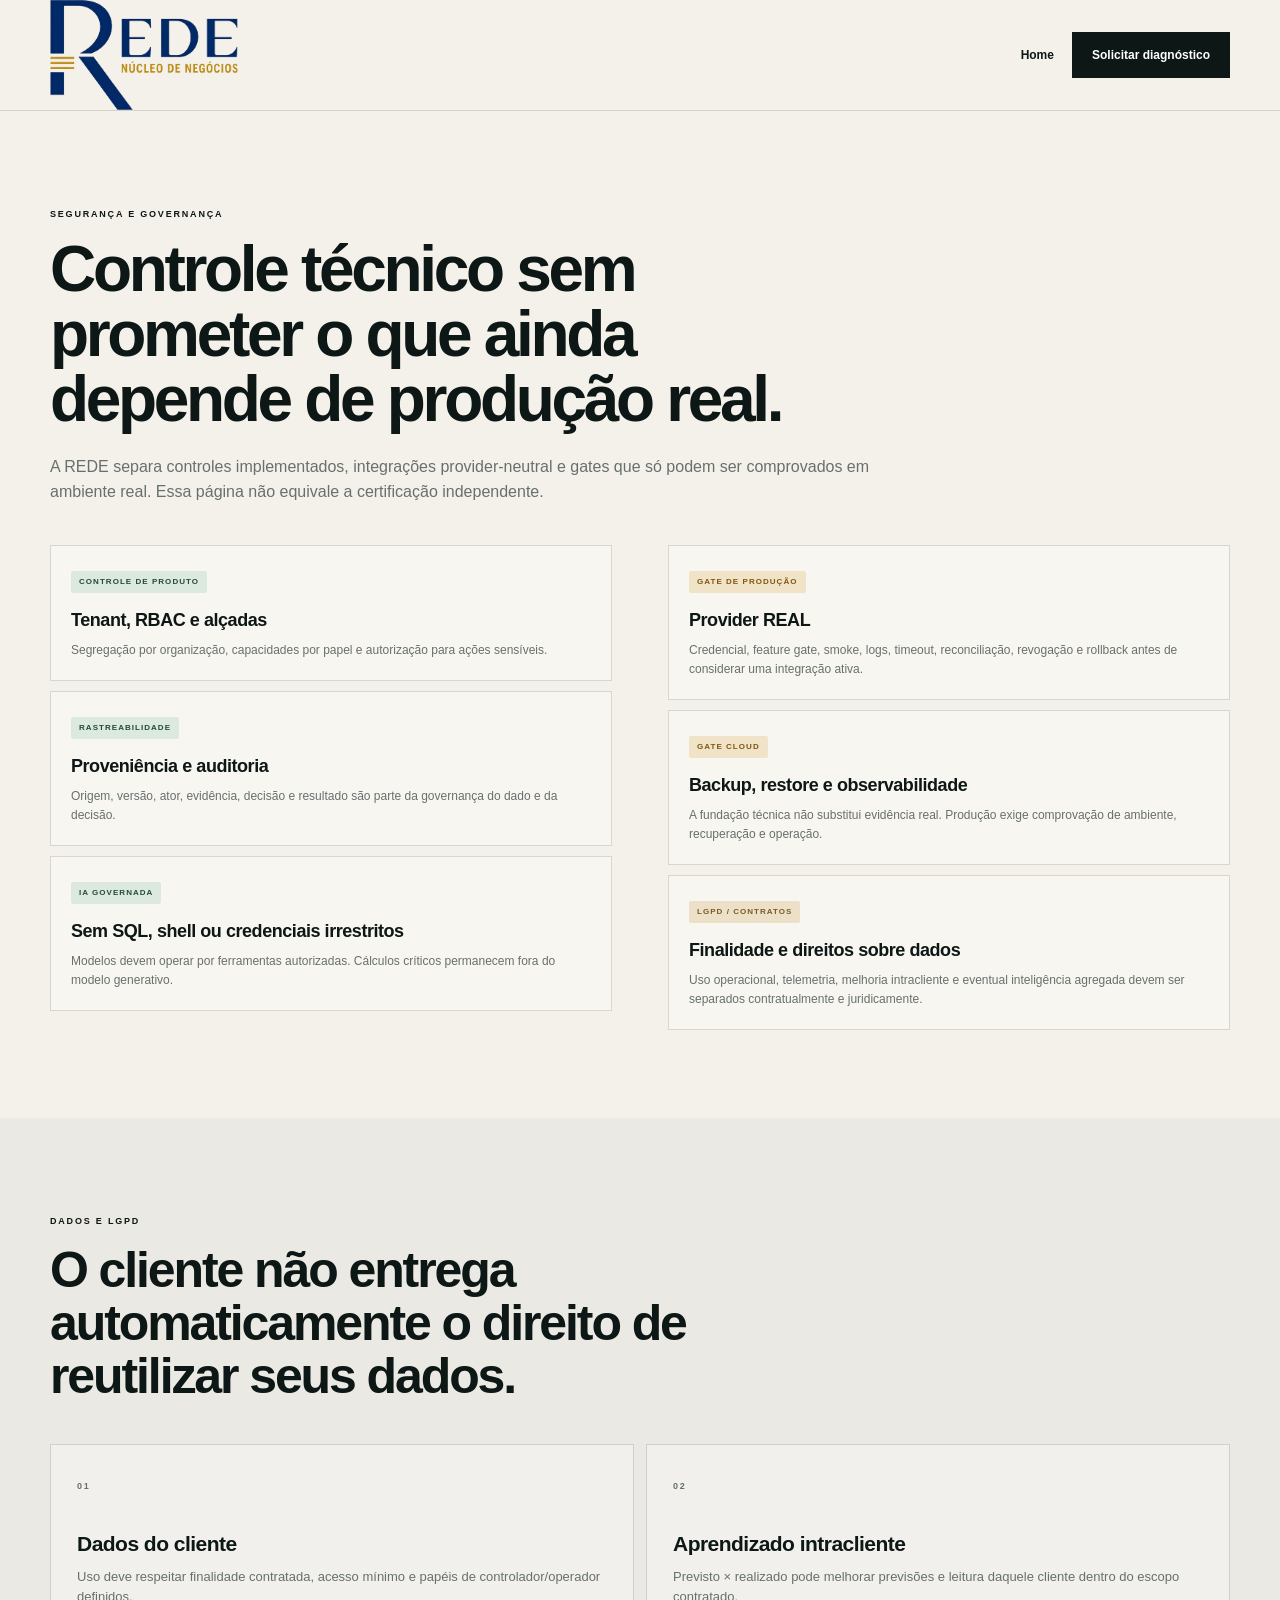
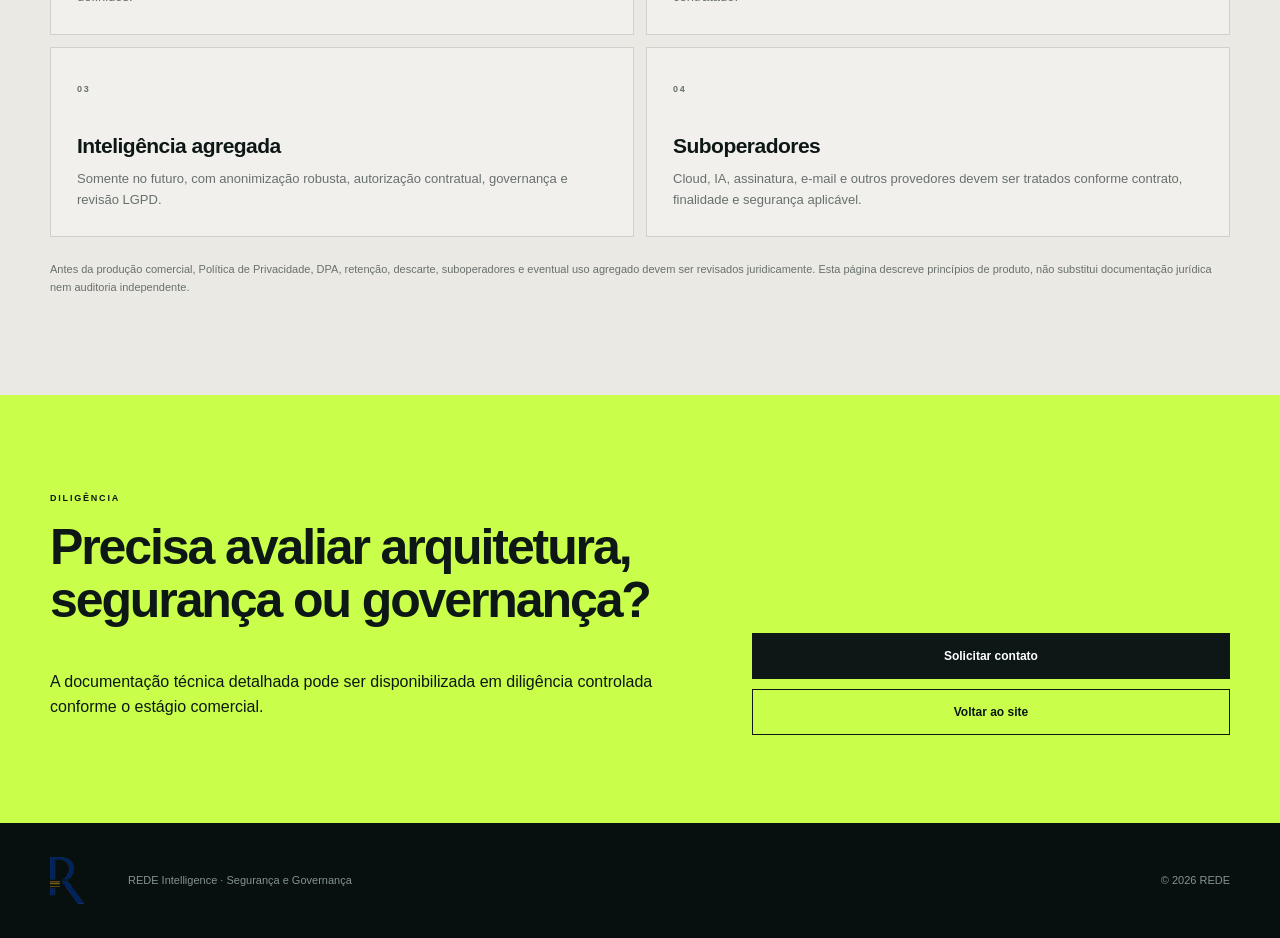
==== seguranca.html @ eca9dfd3 "Add files via upload" ====
<!doctype html><html lang="pt-BR"><head><meta charset="utf-8"><meta name="viewport" content="width=device-width,initial-scale=1"><title>REDE Intelligence - Real Estate Decision Intelligence</title><meta name="description" content="A REDE Intelligence conecta fatos econômicos e operacionais da incorporação para mostrar onde a margem está vazando, quais riscos estão crescendo e quais decisões precisam ser tomadas - com evidência, antes que o problema chegue ao caixa."><style>
:root{--bg:#f4f1eb;--paper:#faf8f3;--ink:#0d1715;--muted:#68706d;--line:rgba(13,23,21,.14);--dark:#07110f;--dark2:#0d1b18;--lime:#c9ff4a;--blue:#0b3775;--gold:#c89300;--white:#f8f7f3;--amber:#a16d10;--red:#994141}
*{box-sizing:border-box}html{scroll-behavior:smooth}body{margin:0;background:var(--bg);color:var(--ink);font-family:Inter,Arial,sans-serif;line-height:1.58}a{text-decoration:none;color:inherit}.container{width:min(1180px,calc(100% - 40px));margin:0 auto}.nav-wrap{position:sticky;top:0;z-index:80;background:rgba(244,241,235,.95);backdrop-filter:blur(16px);border-bottom:1px solid var(--line)}.nav{min-height:82px;display:flex;align-items:center;justify-content:space-between;gap:22px}.brand-logo{display:block;width:188px;height:auto}.nav-links{display:flex;align-items:center;gap:18px;font-size:12px;font-weight:800}.nav-links a:hover{opacity:.6}.menu-btn{display:none;border:0;background:none;font-size:25px}.btn{display:inline-flex;align-items:center;justify-content:center;min-height:46px;padding:0 19px;background:var(--ink);border:1px solid var(--ink);color:#fff;font-weight:800;font-size:12px;transition:.18s}.btn:hover{transform:translateY(-1px)}.btn-lime{background:var(--lime);border-color:var(--lime);color:var(--ink)}.btn-ghost{background:transparent;color:var(--ink)}.btn-ghost-light{background:transparent;color:#fff;border-color:rgba(255,255,255,.35)}.eyebrow{display:inline-block;font-size:9px;letter-spacing:.2em;font-weight:900;margin-bottom:16px}.section{padding:88px 0}.section-head{max-width:830px;margin-bottom:40px}.section-head p,.lead{font-size:16px;color:var(--muted)}h1,h2,h3{font-family:Manrope,Inter,Arial,sans-serif;margin-top:0}h1{font-size:clamp(44px,5.4vw,72px);line-height:1.01;letter-spacing:-.052em;margin-bottom:23px}h1 em{font-style:normal;color:#49534f}h2{font-size:clamp(33px,4vw,50px);line-height:1.06;letter-spacing:-.042em}h3{letter-spacing:-.025em}.hero{background:radial-gradient(circle at 78% 25%,rgba(201,255,74,.14),transparent 25%),linear-gradient(135deg,#f7f4ee,#efede7);border-bottom:1px solid var(--line)}.hero-grid{min-height:680px;display:grid;grid-template-columns:1.18fr .82fr;gap:58px;align-items:center;padding:70px 0}.hero-copy>p{max-width:760px;font-size:18px;color:#56605c}.hero-actions{display:flex;gap:11px;flex-wrap:wrap;margin:28px 0 34px}.proof-strip{display:grid;grid-template-columns:repeat(3,1fr);gap:18px;border-top:1px solid var(--line);padding-top:18px}.proof-strip strong{display:block;font:800 18px Manrope}.proof-strip span{display:block;font-size:11px;color:var(--muted)}.hero-panel{background:var(--dark);color:#fff;padding:26px;min-height:430px;display:flex;flex-direction:column;box-shadow:0 24px 60px rgba(7,17,15,.14)}.hero-panel .tiny{font-size:9px;letter-spacing:.18em;color:#9caaa5}.hero-panel h3{font-size:27px;line-height:1.15;margin:52px 0 26px}.signal-list{display:grid;gap:9px}.signal{display:grid;grid-template-columns:1fr auto;gap:12px;border-top:1px solid rgba(255,255,255,.14);padding-top:10px;font-size:12px}.signal span{color:#9eaba6}.signal strong{color:var(--lime)}.hero-panel .bottom{margin-top:auto;border-top:1px solid rgba(255,255,255,.14);padding-top:15px;font-size:10px;color:#9daba6}.truth-band{background:#e9e6df;border-bottom:1px solid var(--line)}.truth-grid{display:grid;grid-template-columns:repeat(5,1fr)}.truth-grid div{padding:18px;border-right:1px solid var(--line)}.truth-grid div:first-child{border-left:1px solid var(--line)}.truth-grid strong{display:block;font:800 13px Manrope}.truth-grid span{font-size:10px;color:var(--muted)}.problem-grid,.today-grid,.module-grid,.faq-grid{display:grid;grid-template-columns:repeat(2,1fr);gap:12px}.problem-grid article,.today-card,.module-card,.faq-item{border:1px solid var(--line);background:rgba(255,255,255,.3);padding:26px}.problem-grid article{min-height:180px}.num{font-size:9px;letter-spacing:.18em;color:var(--muted);font-weight:900}.problem-grid h3,.today-card h3,.module-card h3{font-size:21px;margin:30px 0 7px}.problem-grid p,.today-card p,.module-card p{font-size:13px;color:var(--muted);margin:0}.impact-box{margin-top:20px;background:var(--ink);color:#fff;padding:23px 26px;display:grid;grid-template-columns:140px 1fr;gap:20px;align-items:center}.impact-box span{font-size:9px;color:var(--lime);font-weight:900;letter-spacing:.18em}.impact-box strong{font:700 18px/1.35 Manrope}.dark{background:var(--dark);color:#fff}.dark .section-head p{color:#a4b0ab}.chain{display:grid;grid-template-columns:repeat(7,1fr);border:1px solid rgba(255,255,255,.14);margin:34px 0}.chain div{padding:17px 10px;border-right:1px solid rgba(255,255,255,.14)}.chain div:last-child{border-right:0}.chain span{display:block;font-size:8px;color:var(--lime);margin-bottom:12px}.chain strong{font-size:11px}.triad{display:grid;grid-template-columns:repeat(3,1fr);gap:1px;background:rgba(255,255,255,.1);border:1px solid rgba(255,255,255,.1)}.triad article{padding:26px;background:var(--dark);min-height:175px}.triad h3{font-size:21px;margin-bottom:8px}.triad p{font-size:13px;color:#9ba8a3;margin:0}.status-layout{display:grid;grid-template-columns:1fr 1fr;gap:56px;align-items:start}.status-list{display:grid;gap:10px}.status-card{border:1px solid var(--line);background:rgba(255,255,255,.3);padding:20px}.badge{display:inline-flex;padding:5px 8px;font-size:8px;letter-spacing:.13em;font-weight:900;border-radius:2px}.b-now{background:#dce9df;color:#244b3a}.b-pilot{background:#dce6f2;color:#0b3775}.b-provider{background:#f0e3c8;color:#81560e}.b-dev{background:#ece0c8;color:#7b5b21}.b-road{background:#e6e6e6;color:#555}.status-card h3{font-size:18px;margin:13px 0 6px}.status-card p{font-size:12px;color:var(--muted);margin:0}.entry{background:var(--lime)}.entry-grid{display:grid;grid-template-columns:.9fr 1.1fr;gap:62px;align-items:center}.diag-steps{counter-reset:step;border-top:1px solid rgba(13,23,21,.25)}.diag-steps div{display:grid;grid-template-columns:42px 1fr;gap:15px;padding:14px 0;border-bottom:1px solid rgba(13,23,21,.25)}.diag-steps b{font:800 13px Manrope}.diag-steps p{font-size:12px;margin:2px 0 0;color:#3d4945}.compare{background:#0e1a17;color:#fff}.compare-grid{display:grid;grid-template-columns:1fr 1fr;gap:65px;align-items:center}.compare .lead{color:#a5b1ac}.compare-stack{border-top:1px solid rgba(255,255,255,.14)}.compare-stack div{display:grid;grid-template-columns:130px 1fr;gap:16px;padding:15px 0;border-bottom:1px solid rgba(255,255,255,.14)}.compare-stack strong{font:800 13px Manrope}.compare-stack span{font-size:12px;color:#9daaa5}.compare-stack .rede strong{color:var(--lime)}.compare-stack .rede span{color:#fff}.demo-wrap{display:grid;grid-template-columns:1.08fr .92fr;gap:50px;align-items:center}.demo-frame{background:var(--dark);padding:14px;border:1px solid #22322e;box-shadow:0 24px 60px rgba(7,17,15,.12)}.demo-bar{display:flex;gap:6px;padding:4px 0 12px}.dot{width:7px;height:7px;border-radius:50%;background:#56635e}.demo-screen{background:#10201d;color:#fff;min-height:330px;padding:22px}.demo-screen small{color:#91a09b}.demo-title{font:800 20px Manrope;margin:8px 0 20px}.demo-kpis{display:grid;grid-template-columns:repeat(3,1fr);gap:9px}.demo-kpis div,.demo-exceptions div{border:1px solid rgba(255,255,255,.12);padding:12px}.demo-kpis span{display:block;font-size:8px;color:#93a09b}.demo-kpis strong{font-size:13px}.demo-exceptions{display:grid;gap:7px;margin-top:13px}.demo-exceptions div{display:grid;grid-template-columns:1fr auto;gap:12px;font-size:10px}.demo-exceptions em{font-style:normal;color:var(--lime)}.demo-note{font-size:10px;color:var(--muted);margin-top:8px}.evolution{background:#ebe9e3}.road-grid{display:grid;grid-template-columns:repeat(3,1fr);gap:12px}.road-card{border:1px solid var(--line);padding:24px;background:rgba(255,255,255,.32)}.road-card h3{font-size:19px;margin:23px 0 7px}.road-card p{font-size:12px;color:var(--muted)}.road-card ul{padding-left:18px;margin:10px 0 0;font-size:12px;color:var(--muted)}.proof{background:var(--dark);color:#fff}.proof-grid{display:grid;grid-template-columns:.85fr 1.15fr;gap:65px;align-items:center}.proof .lead{color:#a8b4af}.proof-stats{display:grid;grid-template-columns:repeat(3,1fr);gap:12px}.proof-stats div{border-top:1px solid rgba(255,255,255,.16);padding-top:16px}.proof-stats strong{display:block;font:800 21px Manrope;color:var(--lime)}.proof-stats span{font-size:11px;color:#a1aea8}.buyer-grid{display:grid;grid-template-columns:repeat(4,1fr);gap:12px}.buyer-card{border:1px solid var(--line);padding:23px;min-height:190px}.buyer-card span{font-size:8px;letter-spacing:.17em;color:var(--muted);font-weight:900}.buyer-card h3{font-size:18px;margin:28px 0 7px}.buyer-card p{font-size:12px;color:var(--muted)}.faq-item button{width:100%;border:0;background:none;text-align:left;padding:0;font:800 16px Manrope;color:var(--ink);cursor:pointer;display:flex;justify-content:space-between;gap:15px}.faq-answer{display:none;padding-top:12px;font-size:13px;color:var(--muted)}.faq-item.open .faq-answer{display:block}.cta{background:var(--lime)}.cta-grid{display:grid;grid-template-columns:1.15fr .85fr;gap:55px;align-items:end}.cta-actions{display:flex;flex-direction:column;gap:10px}.cta small{font-size:11px;color:#47514d}.footer{background:#07100e;color:#fff;padding:34px 0}.footer-grid{display:grid;grid-template-columns:56px 1fr auto;gap:22px;align-items:center}.footer-logo{width:34px;display:block}.footer p{font-size:11px;color:#84938e;margin:0}.security-link{color:var(--blue);font-weight:800}.note{font-size:11px;color:var(--muted)}
@media(max-width:980px){.nav-links{gap:11px}.nav-links a{font-size:10px}.hero-grid,.status-layout,.entry-grid,.compare-grid,.demo-wrap,.proof-grid,.cta-grid{grid-template-columns:1fr}.hero-grid{min-height:auto;padding:60px 0}.truth-grid{grid-template-columns:repeat(2,1fr)}.buyer-grid{grid-template-columns:repeat(2,1fr)}.road-grid{grid-template-columns:1fr 1fr}.chain{grid-template-columns:repeat(2,1fr)}}
@media(max-width:760px){.menu-btn{display:block}.nav-links{display:none;position:absolute;left:0;right:0;top:82px;background:var(--bg);padding:18px;flex-direction:column;border-bottom:1px solid var(--line)}.nav-links.open{display:flex}.problem-grid,.today-grid,.module-grid,.faq-grid,.triad,.proof-strip,.proof-stats,.buyer-grid,.road-grid{grid-template-columns:1fr}.impact-box{grid-template-columns:1fr;gap:7px}.truth-grid{grid-template-columns:1fr}.truth-grid div{border-left:1px solid var(--line)}.chain{grid-template-columns:1fr}.chain div{display:grid;grid-template-columns:40px 1fr;align-items:center;border-bottom:1px solid rgba(255,255,255,.14)}.chain span{margin:0}.footer-grid{grid-template-columns:1fr;justify-items:start}.demo-kpis{grid-template-columns:1fr}.hero-actions .btn{width:100%}}
@media(max-width:520px){.container{width:min(100% - 26px,1180px)}.brand-logo{width:160px}.section{padding:70px 0}h1{font-size:40px}h2{font-size:33px}.hero-copy>p{font-size:16px}}
</style></head><body><header class="nav-wrap"><nav class="nav container"><a href="index.html"><img class="brand-logo" src="rede-logo-full-transparente.png" alt="REDE Núcleo de Negócios"></a><div class="nav-links"><a href="index.html">Home</a><a class="btn" href="index.html#contato">Solicitar diagnóstico</a></div></nav></header><main><section class="section"><div class="container"><div class="section-head"><span class="eyebrow">SEGURANÇA E GOVERNANÇA</span><h1 style="font-size:clamp(42px,5vw,66px)">Controle técnico sem prometer o que ainda depende de produção real.</h1><p>A REDE separa controles implementados, integrações provider-neutral e gates que só podem ser comprovados em ambiente real. Essa página não equivale a certificação independente.</p></div><div class="status-layout"><div class="status-list"><div class="status-card"><span class="badge b-now">CONTROLE DE PRODUTO</span><h3>Tenant, RBAC e alçadas</h3><p>Segregação por organização, capacidades por papel e autorização para ações sensíveis.</p></div><div class="status-card"><span class="badge b-now">RASTREABILIDADE</span><h3>Proveniência e auditoria</h3><p>Origem, versão, ator, evidência, decisão e resultado são parte da governança do dado e da decisão.</p></div><div class="status-card"><span class="badge b-now">IA GOVERNADA</span><h3>Sem SQL, shell ou credenciais irrestritos</h3><p>Modelos devem operar por ferramentas autorizadas. Cálculos críticos permanecem fora do modelo generativo.</p></div></div><div class="status-list"><div class="status-card"><span class="badge b-provider">GATE DE PRODUÇÃO</span><h3>Provider REAL</h3><p>Credencial, feature gate, smoke, logs, timeout, reconciliação, revogação e rollback antes de considerar uma integração ativa.</p></div><div class="status-card"><span class="badge b-provider">GATE CLOUD</span><h3>Backup, restore e observabilidade</h3><p>A fundação técnica não substitui evidência real. Produção exige comprovação de ambiente, recuperação e operação.</p></div><div class="status-card"><span class="badge b-dev">LGPD / CONTRATOS</span><h3>Finalidade e direitos sobre dados</h3><p>Uso operacional, telemetria, melhoria intracliente e eventual inteligência agregada devem ser separados contratualmente e juridicamente.</p></div></div></div></div></section><section class="section evolution"><div class="container"><div class="section-head"><span class="eyebrow">DADOS E LGPD</span><h2>O cliente não entrega automaticamente o direito de reutilizar seus dados.</h2></div><div class="module-grid"><article class="module-card"><span class="num">01</span><h3>Dados do cliente</h3><p>Uso deve respeitar finalidade contratada, acesso mínimo e papéis de controlador/operador definidos.</p></article><article class="module-card"><span class="num">02</span><h3>Aprendizado intracliente</h3><p>Previsto × realizado pode melhorar previsões e leitura daquele cliente dentro do escopo contratado.</p></article><article class="module-card"><span class="num">03</span><h3>Inteligência agregada</h3><p>Somente no futuro, com anonimização robusta, autorização contratual, governança e revisão LGPD.</p></article><article class="module-card"><span class="num">04</span><h3>Suboperadores</h3><p>Cloud, IA, assinatura, e-mail e outros provedores devem ser tratados conforme contrato, finalidade e segurança aplicável.</p></article></div><p class="note" style="margin-top:24px">Antes da produção comercial, Política de Privacidade, DPA, retenção, descarte, suboperadores e eventual uso agregado devem ser revisados juridicamente. Esta página descreve princípios de produto, não substitui documentação jurídica nem auditoria independente.</p></div></section><section class="section cta"><div class="container cta-grid"><div><span class="eyebrow">DILIGÊNCIA</span><h2>Precisa avaliar arquitetura, segurança ou governança?</h2><p>A documentação técnica detalhada pode ser disponibilizada em diligência controlada conforme o estágio comercial.</p></div><div class="cta-actions"><a class="btn" href="mailto:jansen.ramos@gmail.com?subject=Diligência%20técnica%20-%20REDE%20Intelligence">Solicitar contato</a><a class="btn btn-ghost" href="index.html">Voltar ao site</a></div></div></section></main><footer class="footer"><div class="container footer-grid"><img class="footer-logo" src="rede-logo-monograma-transparente.png" alt="REDE"><p>REDE Intelligence · Segurança e Governança</p><p>© 2026 REDE</p></div></footer></body></html>
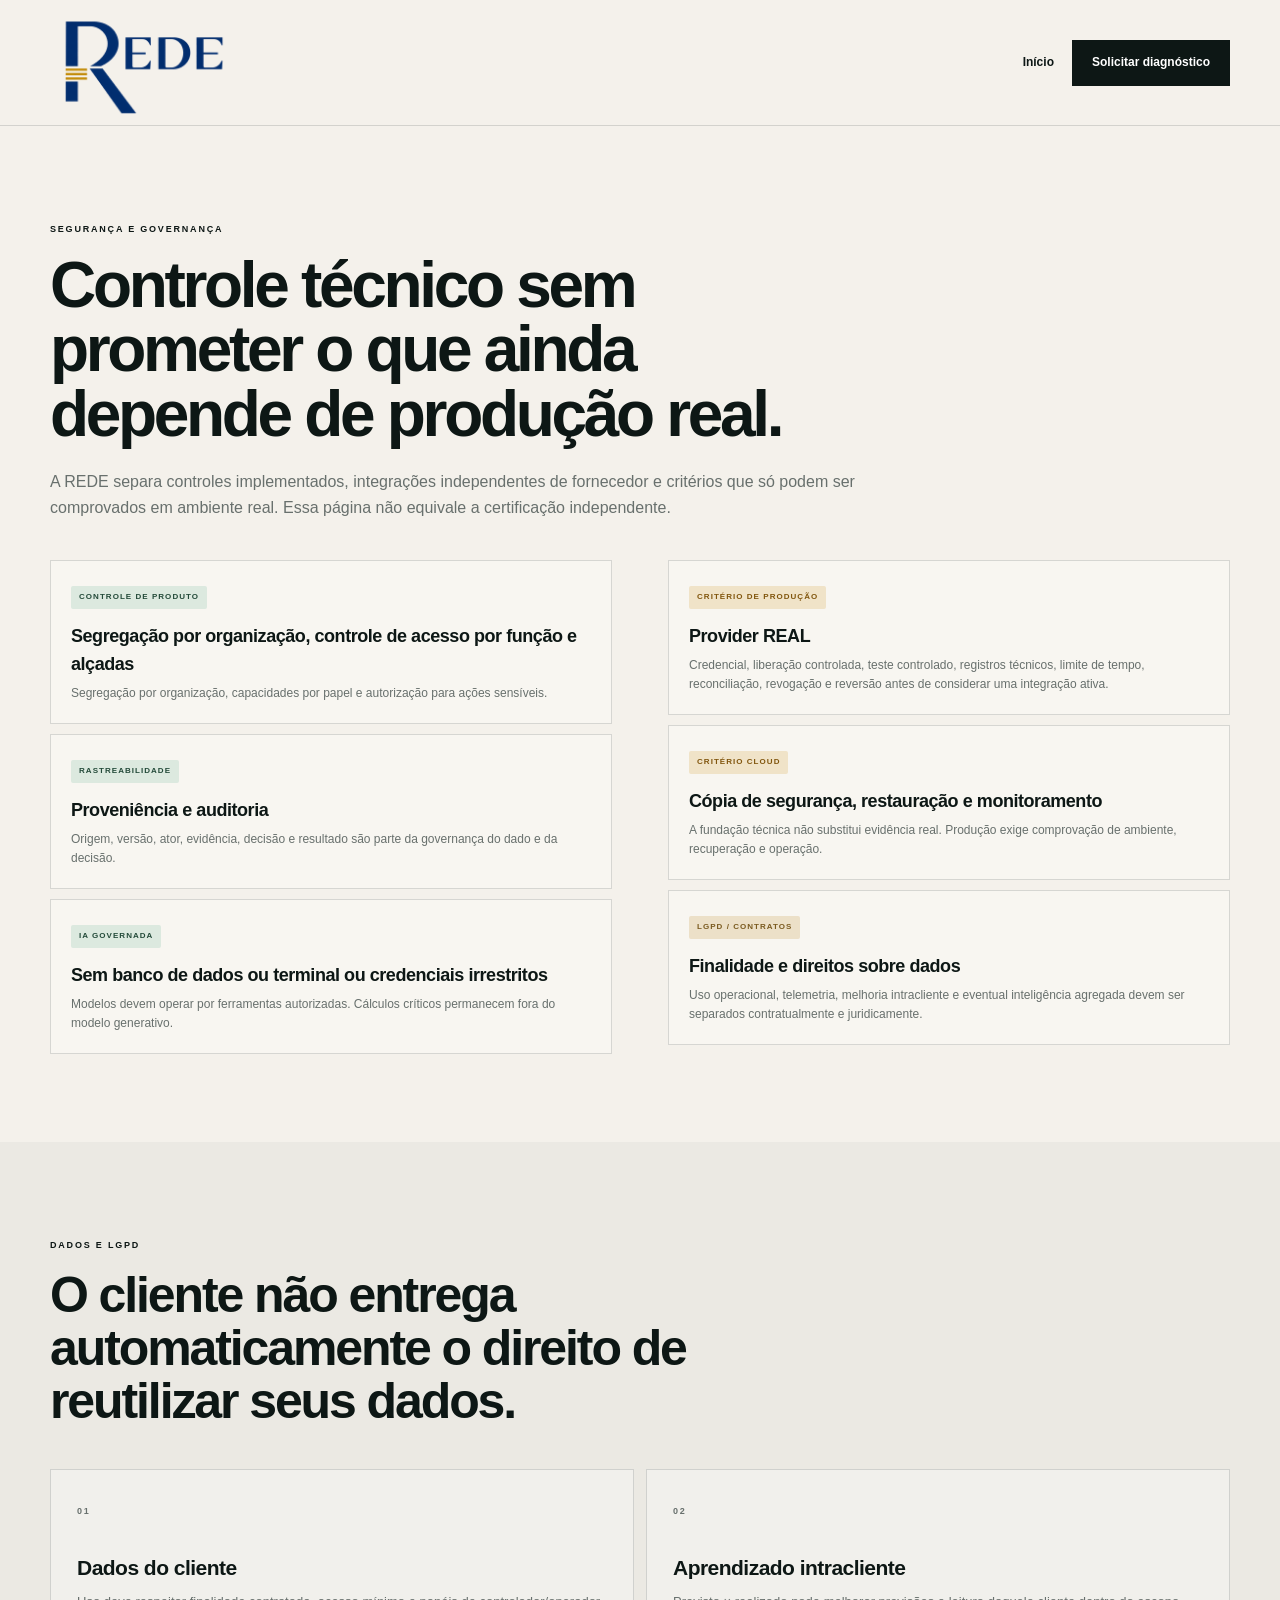
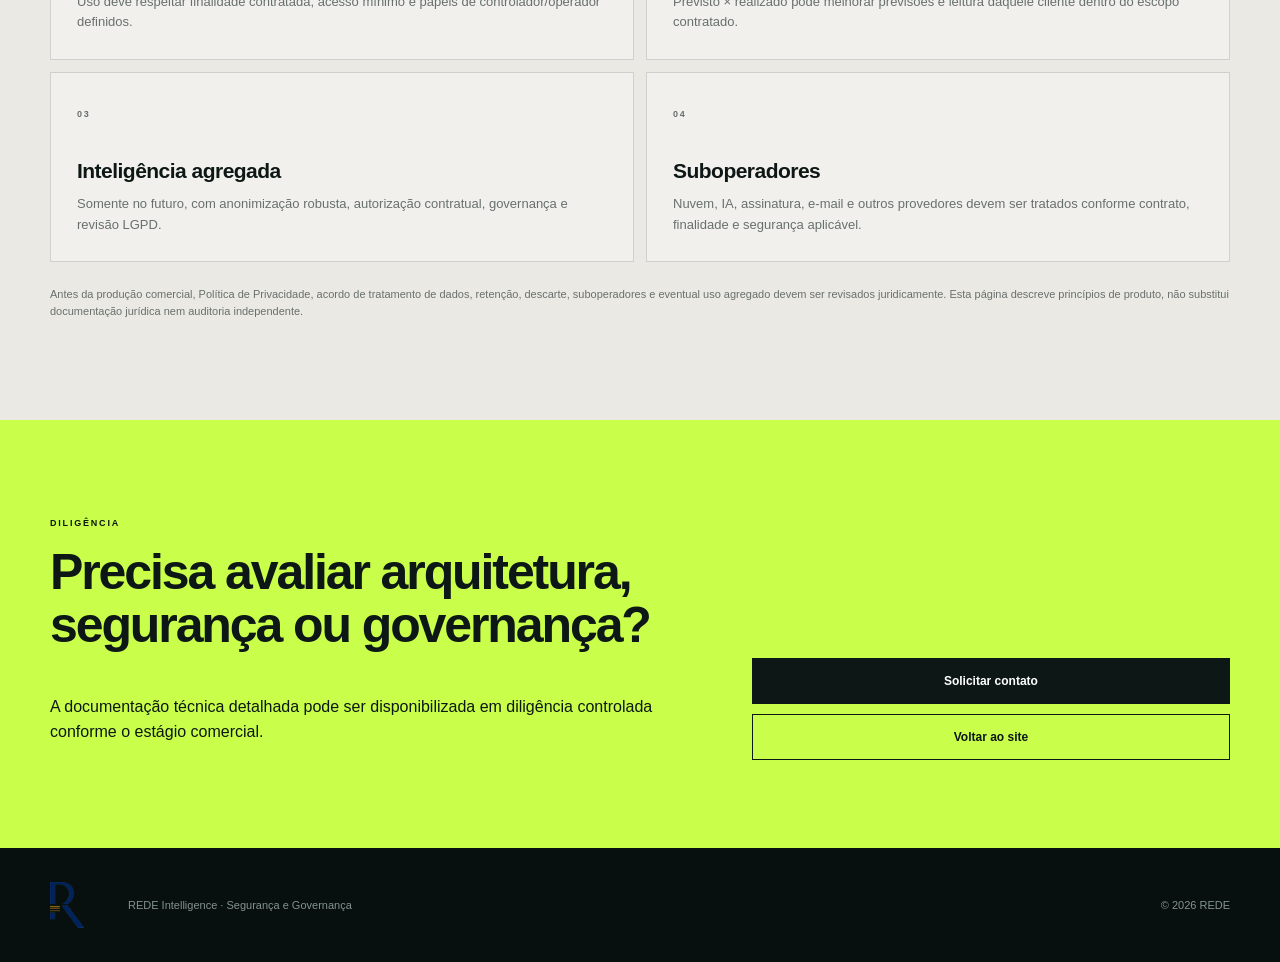
==== commit 70e89386: "Add files via upload" ====
--- a/seguranca.html
+++ b/seguranca.html
@@ -1,7 +1,7 @@
-<!doctype html><html lang="pt-BR"><head><meta charset="utf-8"><meta name="viewport" content="width=device-width,initial-scale=1"><title>REDE Intelligence - Real Estate Decision Intelligence</title><meta name="description" content="A REDE Intelligence conecta fatos econômicos e operacionais da incorporação para mostrar onde a margem está vazando, quais riscos estão crescendo e quais decisões precisam ser tomadas - com evidência, antes que o problema chegue ao caixa."><style>
+<!doctype html><html lang="pt-BR"><head><meta charset="utf-8"><meta name="viewport" content="width=device-width,initial-scale=1"><title>REDE Intelligence — Segurança e Governança</title><meta name="description" content="A REDE Intelligence conecta fatos econômicos e operacionais da incorporação para mostrar onde a margem está vazando, quais riscos estão crescendo e quais decisões precisam ser tomadas - com evidência, antes que o problema chegue ao caixa."><style>
 :root{--bg:#f4f1eb;--paper:#faf8f3;--ink:#0d1715;--muted:#68706d;--line:rgba(13,23,21,.14);--dark:#07110f;--dark2:#0d1b18;--lime:#c9ff4a;--blue:#0b3775;--gold:#c89300;--white:#f8f7f3;--amber:#a16d10;--red:#994141}
-*{box-sizing:border-box}html{scroll-behavior:smooth}body{margin:0;background:var(--bg);color:var(--ink);font-family:Inter,Arial,sans-serif;line-height:1.58}a{text-decoration:none;color:inherit}.container{width:min(1180px,calc(100% - 40px));margin:0 auto}.nav-wrap{position:sticky;top:0;z-index:80;background:rgba(244,241,235,.95);backdrop-filter:blur(16px);border-bottom:1px solid var(--line)}.nav{min-height:82px;display:flex;align-items:center;justify-content:space-between;gap:22px}.brand-logo{display:block;width:188px;height:auto}.nav-links{display:flex;align-items:center;gap:18px;font-size:12px;font-weight:800}.nav-links a:hover{opacity:.6}.menu-btn{display:none;border:0;background:none;font-size:25px}.btn{display:inline-flex;align-items:center;justify-content:center;min-height:46px;padding:0 19px;background:var(--ink);border:1px solid var(--ink);color:#fff;font-weight:800;font-size:12px;transition:.18s}.btn:hover{transform:translateY(-1px)}.btn-lime{background:var(--lime);border-color:var(--lime);color:var(--ink)}.btn-ghost{background:transparent;color:var(--ink)}.btn-ghost-light{background:transparent;color:#fff;border-color:rgba(255,255,255,.35)}.eyebrow{display:inline-block;font-size:9px;letter-spacing:.2em;font-weight:900;margin-bottom:16px}.section{padding:88px 0}.section-head{max-width:830px;margin-bottom:40px}.section-head p,.lead{font-size:16px;color:var(--muted)}h1,h2,h3{font-family:Manrope,Inter,Arial,sans-serif;margin-top:0}h1{font-size:clamp(44px,5.4vw,72px);line-height:1.01;letter-spacing:-.052em;margin-bottom:23px}h1 em{font-style:normal;color:#49534f}h2{font-size:clamp(33px,4vw,50px);line-height:1.06;letter-spacing:-.042em}h3{letter-spacing:-.025em}.hero{background:radial-gradient(circle at 78% 25%,rgba(201,255,74,.14),transparent 25%),linear-gradient(135deg,#f7f4ee,#efede7);border-bottom:1px solid var(--line)}.hero-grid{min-height:680px;display:grid;grid-template-columns:1.18fr .82fr;gap:58px;align-items:center;padding:70px 0}.hero-copy>p{max-width:760px;font-size:18px;color:#56605c}.hero-actions{display:flex;gap:11px;flex-wrap:wrap;margin:28px 0 34px}.proof-strip{display:grid;grid-template-columns:repeat(3,1fr);gap:18px;border-top:1px solid var(--line);padding-top:18px}.proof-strip strong{display:block;font:800 18px Manrope}.proof-strip span{display:block;font-size:11px;color:var(--muted)}.hero-panel{background:var(--dark);color:#fff;padding:26px;min-height:430px;display:flex;flex-direction:column;box-shadow:0 24px 60px rgba(7,17,15,.14)}.hero-panel .tiny{font-size:9px;letter-spacing:.18em;color:#9caaa5}.hero-panel h3{font-size:27px;line-height:1.15;margin:52px 0 26px}.signal-list{display:grid;gap:9px}.signal{display:grid;grid-template-columns:1fr auto;gap:12px;border-top:1px solid rgba(255,255,255,.14);padding-top:10px;font-size:12px}.signal span{color:#9eaba6}.signal strong{color:var(--lime)}.hero-panel .bottom{margin-top:auto;border-top:1px solid rgba(255,255,255,.14);padding-top:15px;font-size:10px;color:#9daba6}.truth-band{background:#e9e6df;border-bottom:1px solid var(--line)}.truth-grid{display:grid;grid-template-columns:repeat(5,1fr)}.truth-grid div{padding:18px;border-right:1px solid var(--line)}.truth-grid div:first-child{border-left:1px solid var(--line)}.truth-grid strong{display:block;font:800 13px Manrope}.truth-grid span{font-size:10px;color:var(--muted)}.problem-grid,.today-grid,.module-grid,.faq-grid{display:grid;grid-template-columns:repeat(2,1fr);gap:12px}.problem-grid article,.today-card,.module-card,.faq-item{border:1px solid var(--line);background:rgba(255,255,255,.3);padding:26px}.problem-grid article{min-height:180px}.num{font-size:9px;letter-spacing:.18em;color:var(--muted);font-weight:900}.problem-grid h3,.today-card h3,.module-card h3{font-size:21px;margin:30px 0 7px}.problem-grid p,.today-card p,.module-card p{font-size:13px;color:var(--muted);margin:0}.impact-box{margin-top:20px;background:var(--ink);color:#fff;padding:23px 26px;display:grid;grid-template-columns:140px 1fr;gap:20px;align-items:center}.impact-box span{font-size:9px;color:var(--lime);font-weight:900;letter-spacing:.18em}.impact-box strong{font:700 18px/1.35 Manrope}.dark{background:var(--dark);color:#fff}.dark .section-head p{color:#a4b0ab}.chain{display:grid;grid-template-columns:repeat(7,1fr);border:1px solid rgba(255,255,255,.14);margin:34px 0}.chain div{padding:17px 10px;border-right:1px solid rgba(255,255,255,.14)}.chain div:last-child{border-right:0}.chain span{display:block;font-size:8px;color:var(--lime);margin-bottom:12px}.chain strong{font-size:11px}.triad{display:grid;grid-template-columns:repeat(3,1fr);gap:1px;background:rgba(255,255,255,.1);border:1px solid rgba(255,255,255,.1)}.triad article{padding:26px;background:var(--dark);min-height:175px}.triad h3{font-size:21px;margin-bottom:8px}.triad p{font-size:13px;color:#9ba8a3;margin:0}.status-layout{display:grid;grid-template-columns:1fr 1fr;gap:56px;align-items:start}.status-list{display:grid;gap:10px}.status-card{border:1px solid var(--line);background:rgba(255,255,255,.3);padding:20px}.badge{display:inline-flex;padding:5px 8px;font-size:8px;letter-spacing:.13em;font-weight:900;border-radius:2px}.b-now{background:#dce9df;color:#244b3a}.b-pilot{background:#dce6f2;color:#0b3775}.b-provider{background:#f0e3c8;color:#81560e}.b-dev{background:#ece0c8;color:#7b5b21}.b-road{background:#e6e6e6;color:#555}.status-card h3{font-size:18px;margin:13px 0 6px}.status-card p{font-size:12px;color:var(--muted);margin:0}.entry{background:var(--lime)}.entry-grid{display:grid;grid-template-columns:.9fr 1.1fr;gap:62px;align-items:center}.diag-steps{counter-reset:step;border-top:1px solid rgba(13,23,21,.25)}.diag-steps div{display:grid;grid-template-columns:42px 1fr;gap:15px;padding:14px 0;border-bottom:1px solid rgba(13,23,21,.25)}.diag-steps b{font:800 13px Manrope}.diag-steps p{font-size:12px;margin:2px 0 0;color:#3d4945}.compare{background:#0e1a17;color:#fff}.compare-grid{display:grid;grid-template-columns:1fr 1fr;gap:65px;align-items:center}.compare .lead{color:#a5b1ac}.compare-stack{border-top:1px solid rgba(255,255,255,.14)}.compare-stack div{display:grid;grid-template-columns:130px 1fr;gap:16px;padding:15px 0;border-bottom:1px solid rgba(255,255,255,.14)}.compare-stack strong{font:800 13px Manrope}.compare-stack span{font-size:12px;color:#9daaa5}.compare-stack .rede strong{color:var(--lime)}.compare-stack .rede span{color:#fff}.demo-wrap{display:grid;grid-template-columns:1.08fr .92fr;gap:50px;align-items:center}.demo-frame{background:var(--dark);padding:14px;border:1px solid #22322e;box-shadow:0 24px 60px rgba(7,17,15,.12)}.demo-bar{display:flex;gap:6px;padding:4px 0 12px}.dot{width:7px;height:7px;border-radius:50%;background:#56635e}.demo-screen{background:#10201d;color:#fff;min-height:330px;padding:22px}.demo-screen small{color:#91a09b}.demo-title{font:800 20px Manrope;margin:8px 0 20px}.demo-kpis{display:grid;grid-template-columns:repeat(3,1fr);gap:9px}.demo-kpis div,.demo-exceptions div{border:1px solid rgba(255,255,255,.12);padding:12px}.demo-kpis span{display:block;font-size:8px;color:#93a09b}.demo-kpis strong{font-size:13px}.demo-exceptions{display:grid;gap:7px;margin-top:13px}.demo-exceptions div{display:grid;grid-template-columns:1fr auto;gap:12px;font-size:10px}.demo-exceptions em{font-style:normal;color:var(--lime)}.demo-note{font-size:10px;color:var(--muted);margin-top:8px}.evolution{background:#ebe9e3}.road-grid{display:grid;grid-template-columns:repeat(3,1fr);gap:12px}.road-card{border:1px solid var(--line);padding:24px;background:rgba(255,255,255,.32)}.road-card h3{font-size:19px;margin:23px 0 7px}.road-card p{font-size:12px;color:var(--muted)}.road-card ul{padding-left:18px;margin:10px 0 0;font-size:12px;color:var(--muted)}.proof{background:var(--dark);color:#fff}.proof-grid{display:grid;grid-template-columns:.85fr 1.15fr;gap:65px;align-items:center}.proof .lead{color:#a8b4af}.proof-stats{display:grid;grid-template-columns:repeat(3,1fr);gap:12px}.proof-stats div{border-top:1px solid rgba(255,255,255,.16);padding-top:16px}.proof-stats strong{display:block;font:800 21px Manrope;color:var(--lime)}.proof-stats span{font-size:11px;color:#a1aea8}.buyer-grid{display:grid;grid-template-columns:repeat(4,1fr);gap:12px}.buyer-card{border:1px solid var(--line);padding:23px;min-height:190px}.buyer-card span{font-size:8px;letter-spacing:.17em;color:var(--muted);font-weight:900}.buyer-card h3{font-size:18px;margin:28px 0 7px}.buyer-card p{font-size:12px;color:var(--muted)}.faq-item button{width:100%;border:0;background:none;text-align:left;padding:0;font:800 16px Manrope;color:var(--ink);cursor:pointer;display:flex;justify-content:space-between;gap:15px}.faq-answer{display:none;padding-top:12px;font-size:13px;color:var(--muted)}.faq-item.open .faq-answer{display:block}.cta{background:var(--lime)}.cta-grid{display:grid;grid-template-columns:1.15fr .85fr;gap:55px;align-items:end}.cta-actions{display:flex;flex-direction:column;gap:10px}.cta small{font-size:11px;color:#47514d}.footer{background:#07100e;color:#fff;padding:34px 0}.footer-grid{display:grid;grid-template-columns:56px 1fr auto;gap:22px;align-items:center}.footer-logo{width:34px;display:block}.footer p{font-size:11px;color:#84938e;margin:0}.security-link{color:var(--blue);font-weight:800}.note{font-size:11px;color:var(--muted)}
+*{box-sizing:border-box}html{scroll-behavior:smooth}body{margin:0;background:var(--bg);color:var(--ink);font-family:Inter,Arial,sans-serif;line-height:1.58}a{text-decoration:none;color:inherit}.container{width:min(1180px,calc(100% - 40px));margin:0 auto}.nav-wrap{position:sticky;top:0;z-index:80;background:rgba(244,241,235,.95);backdrop-filter:blur(16px);border-bottom:1px solid var(--line)}.nav{min-height:82px;display:flex;align-items:center;justify-content:space-between;gap:22px}.brand-logo{display:block;width:188px;height:auto}.nav-links{display:flex;align-items:center;gap:18px;font-size:12px;font-weight:800}.nav-links a:hover{opacity:.6}.menu-btn{display:none;border:0;background:none;font-size:25px}.btn{display:inline-flex;align-items:center;justify-content:center;min-height:46px;padding:0 19px;background:var(--ink);border:1px solid var(--ink);color:#fff;font-weight:800;font-size:12px;transition:.18s}.btn:hover{transform:translateY(-1px)}.btn-lime{background:var(--lime);border-color:var(--lime);color:var(--ink)}.btn-ghost{background:transparent;color:var(--ink)}.btn-ghost-light{background:transparent;color:#fff;border-color:rgba(255,255,255,.35)}.eyebrow{display:inline-block;font-size:9px;letter-spacing:.2em;font-weight:900;margin-bottom:16px}.section{padding:88px 0}.section-head{max-width:830px;margin-bottom:40px}.section-head p,.lead{font-size:16px;color:var(--muted)}h1,h2,h3{font-family:Manrope,Inter,Arial,sans-serif;margin-top:0}h1{font-size:clamp(44px,5.4vw,72px);line-height:1.01;letter-spacing:-.052em;margin-bottom:23px}h1 em{font-style:normal;color:#49534f}h2{font-size:clamp(33px,4vw,50px);line-height:1.06;letter-spacing:-.042em}h3{letter-spacing:-.025em}.hero{background:radial-gradient(circle at 78% 25%,rgba(201,255,74,.14),transparent 25%),linear-gradient(135deg,#f7f4ee,#efede7);border-bottom:1px solid var(--line)}.hero-grid{min-height:680px;display:grid;grid-template-columns:1.18fr .82fr;gap:58px;align-items:center;padding:70px 0}.hero-copy>p{max-width:760px;font-size:18px;color:#56605c}.hero-actions{display:flex;gap:11px;flex-wrap:wrap;margin:28px 0 34px}.proof-strip{display:grid;grid-template-columns:repeat(3,1fr);gap:18px;border-top:1px solid var(--line);padding-top:18px}.proof-strip strong{display:block;font:800 18px Manrope}.proof-strip span{display:block;font-size:11px;color:var(--muted)}.hero-panel{background:var(--dark);color:#fff;padding:26px;min-height:430px;display:flex;flex-direction:column;box-shadow:0 24px 60px rgba(7,17,15,.14)}.hero-panel .tiny{font-size:9px;letter-spacing:.18em;color:#9caaa5}.hero-panel h3{font-size:27px;line-height:1.15;margin:52px 0 26px}.signal-list{display:grid;gap:9px}.signal{display:grid;grid-template-columns:1fr auto;gap:12px;border-top:1px solid rgba(255,255,255,.14);padding-top:10px;font-size:12px}.signal span{color:#9eaba6}.signal strong{color:var(--lime)}.hero-panel .bottom{margin-top:auto;border-top:1px solid rgba(255,255,255,.14);padding-top:15px;font-size:10px;color:#9daba6}.truth-band{background:#e9e6df;border-bottom:1px solid var(--line)}.truth-grid{display:grid;grid-template-columns:repeat(5,1fr)}.truth-grid div{padding:18px;border-right:1px solid var(--line)}.truth-grid div:first-child{border-left:1px solid var(--line)}.truth-grid strong{display:block;font:800 13px Manrope}.truth-grid span{font-size:10px;color:var(--muted)}.problem-grid,.today-grid,.module-grid,.faq-grid{display:grid;grid-template-columns:repeat(2,1fr);gap:12px}.problem-grid article,.today-card,.module-card,.faq-item{border:1px solid var(--line);background:rgba(255,255,255,.3);padding:26px}.problem-grid article{min-height:180px}.num{font-size:9px;letter-spacing:.18em;color:var(--muted);font-weight:900}.problem-grid h3,.today-card h3,.module-card h3{font-size:21px;margin:30px 0 7px}.problem-grid p,.today-card p,.module-card p{font-size:13px;color:var(--muted);margin:0}.impact-box{margin-top:20px;background:var(--ink);color:#fff;padding:23px 26px;display:grid;grid-template-columns:140px 1fr;gap:20px;align-items:center}.impact-box span{font-size:9px;color:var(--lime);font-weight:900;letter-spacing:.18em}.impact-box strong{font:700 18px/1.35 Manrope}.dark{background:var(--dark);color:#fff}.dark .section-head p{color:#a4b0ab}.chain{display:grid;grid-template-columns:repeat(7,1fr);border:1px solid rgba(255,255,255,.14);margin:34px 0}.chain div{padding:17px 10px;border-right:1px solid rgba(255,255,255,.14)}.chain div:last-child{border-right:0}.chain span{display:block;font-size:8px;color:var(--lime);margin-bottom:12px}.chain strong{font-size:11px}.triad{display:grid;grid-template-columns:repeat(3,1fr);gap:1px;background:rgba(255,255,255,.1);border:1px solid rgba(255,255,255,.1)}.triad article{padding:26px;background:var(--dark);min-height:175px}.triad h3{font-size:21px;margin-bottom:8px}.triad p{font-size:13px;color:#9ba8a3;margin:0}.status-layout{display:grid;grid-template-columns:1fr 1fr;gap:56px;align-items:start}.status-list{display:grid;gap:10px}.status-card{border:1px solid var(--line);background:rgba(255,255,255,.3);padding:20px}.badge{display:inline-flex;padding:5px 8px;font-size:8px;letter-spacing:.13em;font-weight:900;border-radius:2px}.b-now{background:#dce9df;color:#244b3a}.b-pilot{background:#dce6f2;color:#0b3775}.b-fornecedor{background:#f0e3c8;color:#81560e}.b-dev{background:#ece0c8;color:#7b5b21}.b-road{background:#e6e6e6;color:#555}.status-card h3{font-size:18px;margin:13px 0 6px}.status-card p{font-size:12px;color:var(--muted);margin:0}.entry{background:var(--lime)}.entry-grid{display:grid;grid-template-columns:.9fr 1.1fr;gap:62px;align-items:center}.diag-steps{counter-reset:step;border-top:1px solid rgba(13,23,21,.25)}.diag-steps div{display:grid;grid-template-columns:42px 1fr;gap:15px;padding:14px 0;border-bottom:1px solid rgba(13,23,21,.25)}.diag-steps b{font:800 13px Manrope}.diag-steps p{font-size:12px;margin:2px 0 0;color:#3d4945}.compare{background:#0e1a17;color:#fff}.compare-grid{display:grid;grid-template-columns:1fr 1fr;gap:65px;align-items:center}.compare .lead{color:#a5b1ac}.compare-stack{border-top:1px solid rgba(255,255,255,.14)}.compare-stack div{display:grid;grid-template-columns:130px 1fr;gap:16px;padding:15px 0;border-bottom:1px solid rgba(255,255,255,.14)}.compare-stack strong{font:800 13px Manrope}.compare-stack span{font-size:12px;color:#9daaa5}.compare-stack .rede strong{color:var(--lime)}.compare-stack .rede span{color:#fff}.demo-wrap{display:grid;grid-template-columns:1.08fr .92fr;gap:50px;align-items:center}.demo-frame{background:var(--dark);padding:14px;border:1px solid #22322e;box-shadow:0 24px 60px rgba(7,17,15,.12)}.demo-bar{display:flex;gap:6px;padding:4px 0 12px}.dot{width:7px;height:7px;border-radius:50%;background:#56635e}.demo-screen{background:#10201d;color:#fff;min-height:330px;padding:22px}.demo-screen small{color:#91a09b}.demo-title{font:800 20px Manrope;margin:8px 0 20px}.demo-kpis{display:grid;grid-template-columns:repeat(3,1fr);gap:9px}.demo-kpis div,.demo-exceptions div{border:1px solid rgba(255,255,255,.12);padding:12px}.demo-kpis span{display:block;font-size:8px;color:#93a09b}.demo-kpis strong{font-size:13px}.demo-exceptions{display:grid;gap:7px;margin-top:13px}.demo-exceptions div{display:grid;grid-template-columns:1fr auto;gap:12px;font-size:10px}.demo-exceptions em{font-style:normal;color:var(--lime)}.demo-note{font-size:10px;color:var(--muted);margin-top:8px}.evolution{background:#ebe9e3}.road-grid{display:grid;grid-template-columns:repeat(3,1fr);gap:12px}.road-card{border:1px solid var(--line);padding:24px;background:rgba(255,255,255,.32)}.road-card h3{font-size:19px;margin:23px 0 7px}.road-card p{font-size:12px;color:var(--muted)}.road-card ul{padding-left:18px;margin:10px 0 0;font-size:12px;color:var(--muted)}.proof{background:var(--dark);color:#fff}.proof-grid{display:grid;grid-template-columns:.85fr 1.15fr;gap:65px;align-items:center}.proof .lead{color:#a8b4af}.proof-stats{display:grid;grid-template-columns:repeat(3,1fr);gap:12px}.proof-stats div{border-top:1px solid rgba(255,255,255,.16);padding-top:16px}.proof-stats strong{display:block;font:800 21px Manrope;color:var(--lime)}.proof-stats span{font-size:11px;color:#a1aea8}.buyer-grid{display:grid;grid-template-columns:repeat(4,1fr);gap:12px}.buyer-card{border:1px solid var(--line);padding:23px;min-height:190px}.buyer-card span{font-size:8px;letter-spacing:.17em;color:var(--muted);font-weight:900}.buyer-card h3{font-size:18px;margin:28px 0 7px}.buyer-card p{font-size:12px;color:var(--muted)}.faq-item button{width:100%;border:0;background:none;text-align:left;padding:0;font:800 16px Manrope;color:var(--ink);cursor:pointer;display:flex;justify-content:space-between;gap:15px}.faq-answer{display:none;padding-top:12px;font-size:13px;color:var(--muted)}.faq-item.open .faq-answer{display:block}.cta{background:var(--lime)}.cta-grid{display:grid;grid-template-columns:1.15fr .85fr;gap:55px;align-items:end}.cta-actions{display:flex;flex-direction:column;gap:10px}.cta small{font-size:11px;color:#47514d}.footer{background:#07100e;color:#fff;padding:34px 0}.footer-grid{display:grid;grid-template-columns:56px 1fr auto;gap:22px;align-items:center}.footer-logo{width:34px;display:block}.footer p{font-size:11px;color:#84938e;margin:0}.security-link{color:var(--blue);font-weight:800}.note{font-size:11px;color:var(--muted)}
 @media(max-width:980px){.nav-links{gap:11px}.nav-links a{font-size:10px}.hero-grid,.status-layout,.entry-grid,.compare-grid,.demo-wrap,.proof-grid,.cta-grid{grid-template-columns:1fr}.hero-grid{min-height:auto;padding:60px 0}.truth-grid{grid-template-columns:repeat(2,1fr)}.buyer-grid{grid-template-columns:repeat(2,1fr)}.road-grid{grid-template-columns:1fr 1fr}.chain{grid-template-columns:repeat(2,1fr)}}
 @media(max-width:760px){.menu-btn{display:block}.nav-links{display:none;position:absolute;left:0;right:0;top:82px;background:var(--bg);padding:18px;flex-direction:column;border-bottom:1px solid var(--line)}.nav-links.open{display:flex}.problem-grid,.today-grid,.module-grid,.faq-grid,.triad,.proof-strip,.proof-stats,.buyer-grid,.road-grid{grid-template-columns:1fr}.impact-box{grid-template-columns:1fr;gap:7px}.truth-grid{grid-template-columns:1fr}.truth-grid div{border-left:1px solid var(--line)}.chain{grid-template-columns:1fr}.chain div{display:grid;grid-template-columns:40px 1fr;align-items:center;border-bottom:1px solid rgba(255,255,255,.14)}.chain span{margin:0}.footer-grid{grid-template-columns:1fr;justify-items:start}.demo-kpis{grid-template-columns:1fr}.hero-actions .btn{width:100%}}
 @media(max-width:520px){.container{width:min(100% - 26px,1180px)}.brand-logo{width:160px}.section{padding:70px 0}h1{font-size:40px}h2{font-size:33px}.hero-copy>p{font-size:16px}}
-</style></head><body><header class="nav-wrap"><nav class="nav container"><a href="index.html"><img class="brand-logo" src="rede-logo-full-transparente.png" alt="REDE Núcleo de Negócios"></a><div class="nav-links"><a href="index.html">Home</a><a class="btn" href="index.html#contato">Solicitar diagnóstico</a></div></nav></header><main><section class="section"><div class="container"><div class="section-head"><span class="eyebrow">SEGURANÇA E GOVERNANÇA</span><h1 style="font-size:clamp(42px,5vw,66px)">Controle técnico sem prometer o que ainda depende de produção real.</h1><p>A REDE separa controles implementados, integrações provider-neutral e gates que só podem ser comprovados em ambiente real. Essa página não equivale a certificação independente.</p></div><div class="status-layout"><div class="status-list"><div class="status-card"><span class="badge b-now">CONTROLE DE PRODUTO</span><h3>Tenant, RBAC e alçadas</h3><p>Segregação por organização, capacidades por papel e autorização para ações sensíveis.</p></div><div class="status-card"><span class="badge b-now">RASTREABILIDADE</span><h3>Proveniência e auditoria</h3><p>Origem, versão, ator, evidência, decisão e resultado são parte da governança do dado e da decisão.</p></div><div class="status-card"><span class="badge b-now">IA GOVERNADA</span><h3>Sem SQL, shell ou credenciais irrestritos</h3><p>Modelos devem operar por ferramentas autorizadas. Cálculos críticos permanecem fora do modelo generativo.</p></div></div><div class="status-list"><div class="status-card"><span class="badge b-provider">GATE DE PRODUÇÃO</span><h3>Provider REAL</h3><p>Credencial, feature gate, smoke, logs, timeout, reconciliação, revogação e rollback antes de considerar uma integração ativa.</p></div><div class="status-card"><span class="badge b-provider">GATE CLOUD</span><h3>Backup, restore e observabilidade</h3><p>A fundação técnica não substitui evidência real. Produção exige comprovação de ambiente, recuperação e operação.</p></div><div class="status-card"><span class="badge b-dev">LGPD / CONTRATOS</span><h3>Finalidade e direitos sobre dados</h3><p>Uso operacional, telemetria, melhoria intracliente e eventual inteligência agregada devem ser separados contratualmente e juridicamente.</p></div></div></div></div></section><section class="section evolution"><div class="container"><div class="section-head"><span class="eyebrow">DADOS E LGPD</span><h2>O cliente não entrega automaticamente o direito de reutilizar seus dados.</h2></div><div class="module-grid"><article class="module-card"><span class="num">01</span><h3>Dados do cliente</h3><p>Uso deve respeitar finalidade contratada, acesso mínimo e papéis de controlador/operador definidos.</p></article><article class="module-card"><span class="num">02</span><h3>Aprendizado intracliente</h3><p>Previsto × realizado pode melhorar previsões e leitura daquele cliente dentro do escopo contratado.</p></article><article class="module-card"><span class="num">03</span><h3>Inteligência agregada</h3><p>Somente no futuro, com anonimização robusta, autorização contratual, governança e revisão LGPD.</p></article><article class="module-card"><span class="num">04</span><h3>Suboperadores</h3><p>Cloud, IA, assinatura, e-mail e outros provedores devem ser tratados conforme contrato, finalidade e segurança aplicável.</p></article></div><p class="note" style="margin-top:24px">Antes da produção comercial, Política de Privacidade, DPA, retenção, descarte, suboperadores e eventual uso agregado devem ser revisados juridicamente. Esta página descreve princípios de produto, não substitui documentação jurídica nem auditoria independente.</p></div></section><section class="section cta"><div class="container cta-grid"><div><span class="eyebrow">DILIGÊNCIA</span><h2>Precisa avaliar arquitetura, segurança ou governança?</h2><p>A documentação técnica detalhada pode ser disponibilizada em diligência controlada conforme o estágio comercial.</p></div><div class="cta-actions"><a class="btn" href="mailto:jansen.ramos@gmail.com?subject=Diligência%20técnica%20-%20REDE%20Intelligence">Solicitar contato</a><a class="btn btn-ghost" href="index.html">Voltar ao site</a></div></div></section></main><footer class="footer"><div class="container footer-grid"><img class="footer-logo" src="rede-logo-monograma-transparente.png" alt="REDE"><p>REDE Intelligence · Segurança e Governança</p><p>© 2026 REDE</p></div></footer></body></html>+</style></head><body><header class="nav-wrap"><nav class="nav container"><a href="index.html"><img class="brand-logo" src="rede-logo-full-transparente.png" alt="REDE Núcleo de Negócios"></a><div class="nav-links"><a href="index.html">Início</a><a class="btn" href="index.html#contato">Solicitar diagnóstico</a></div></nav></header><main><section class="section"><div class="container"><div class="section-head"><span class="eyebrow">SEGURANÇA E GOVERNANÇA</span><h1 style="font-size:clamp(42px,5vw,66px)">Controle técnico sem prometer o que ainda depende de produção real.</h1><p>A REDE separa controles implementados, integrações independentes de fornecedor e critérios que só podem ser comprovados em ambiente real. Essa página não equivale a certificação independente.</p></div><div class="status-layout"><div class="status-list"><div class="status-card"><span class="badge b-now">CONTROLE DE PRODUTO</span><h3>Segregação por organização, controle de acesso por função e alçadas</h3><p>Segregação por organização, capacidades por papel e autorização para ações sensíveis.</p></div><div class="status-card"><span class="badge b-now">RASTREABILIDADE</span><h3>Proveniência e auditoria</h3><p>Origem, versão, ator, evidência, decisão e resultado são parte da governança do dado e da decisão.</p></div><div class="status-card"><span class="badge b-now">IA GOVERNADA</span><h3>Sem banco de dados ou terminal ou credenciais irrestritos</h3><p>Modelos devem operar por ferramentas autorizadas. Cálculos críticos permanecem fora do modelo generativo.</p></div></div><div class="status-list"><div class="status-card"><span class="badge b-fornecedor">CRITÉRIO DE PRODUÇÃO</span><h3>Provider REAL</h3><p>Credencial, liberação controlada, teste controlado, registros técnicos, limite de tempo, reconciliação, revogação e reversão antes de considerar uma integração ativa.</p></div><div class="status-card"><span class="badge b-fornecedor">CRITÉRIO CLOUD</span><h3>Cópia de segurança, restauração e monitoramento</h3><p>A fundação técnica não substitui evidência real. Produção exige comprovação de ambiente, recuperação e operação.</p></div><div class="status-card"><span class="badge b-dev">LGPD / CONTRATOS</span><h3>Finalidade e direitos sobre dados</h3><p>Uso operacional, telemetria, melhoria intracliente e eventual inteligência agregada devem ser separados contratualmente e juridicamente.</p></div></div></div></div></section><section class="section evolution"><div class="container"><div class="section-head"><span class="eyebrow">DADOS E LGPD</span><h2>O cliente não entrega automaticamente o direito de reutilizar seus dados.</h2></div><div class="module-grid"><article class="module-card"><span class="num">01</span><h3>Dados do cliente</h3><p>Uso deve respeitar finalidade contratada, acesso mínimo e papéis de controlador/operador definidos.</p></article><article class="module-card"><span class="num">02</span><h3>Aprendizado intracliente</h3><p>Previsto × realizado pode melhorar previsões e leitura daquele cliente dentro do escopo contratado.</p></article><article class="module-card"><span class="num">03</span><h3>Inteligência agregada</h3><p>Somente no futuro, com anonimização robusta, autorização contratual, governança e revisão LGPD.</p></article><article class="module-card"><span class="num">04</span><h3>Suboperadores</h3><p>Nuvem, IA, assinatura, e-mail e outros provedores devem ser tratados conforme contrato, finalidade e segurança aplicável.</p></article></div><p class="note" style="margin-top:24px">Antes da produção comercial, Política de Privacidade, acordo de tratamento de dados, retenção, descarte, suboperadores e eventual uso agregado devem ser revisados juridicamente. Esta página descreve princípios de produto, não substitui documentação jurídica nem auditoria independente.</p></div></section><section class="section cta"><div class="container cta-grid"><div><span class="eyebrow">DILIGÊNCIA</span><h2>Precisa avaliar arquitetura, segurança ou governança?</h2><p>A documentação técnica detalhada pode ser disponibilizada em diligência controlada conforme o estágio comercial.</p></div><div class="cta-actions"><a class="btn" href="mailto:jansen.ramos@gmail.com?subject=Diligência%20técnica%20-%20REDE%20Intelligence">Solicitar contato</a><a class="btn btn-ghost" href="index.html">Voltar ao site</a></div></div></section></main><footer class="footer"><div class="container footer-grid"><img class="footer-logo" src="rede-logo-monograma-transparente.png" alt="REDE"><p>REDE Intelligence · Segurança e Governança</p><p>© 2026 REDE</p></div></footer></body></html>
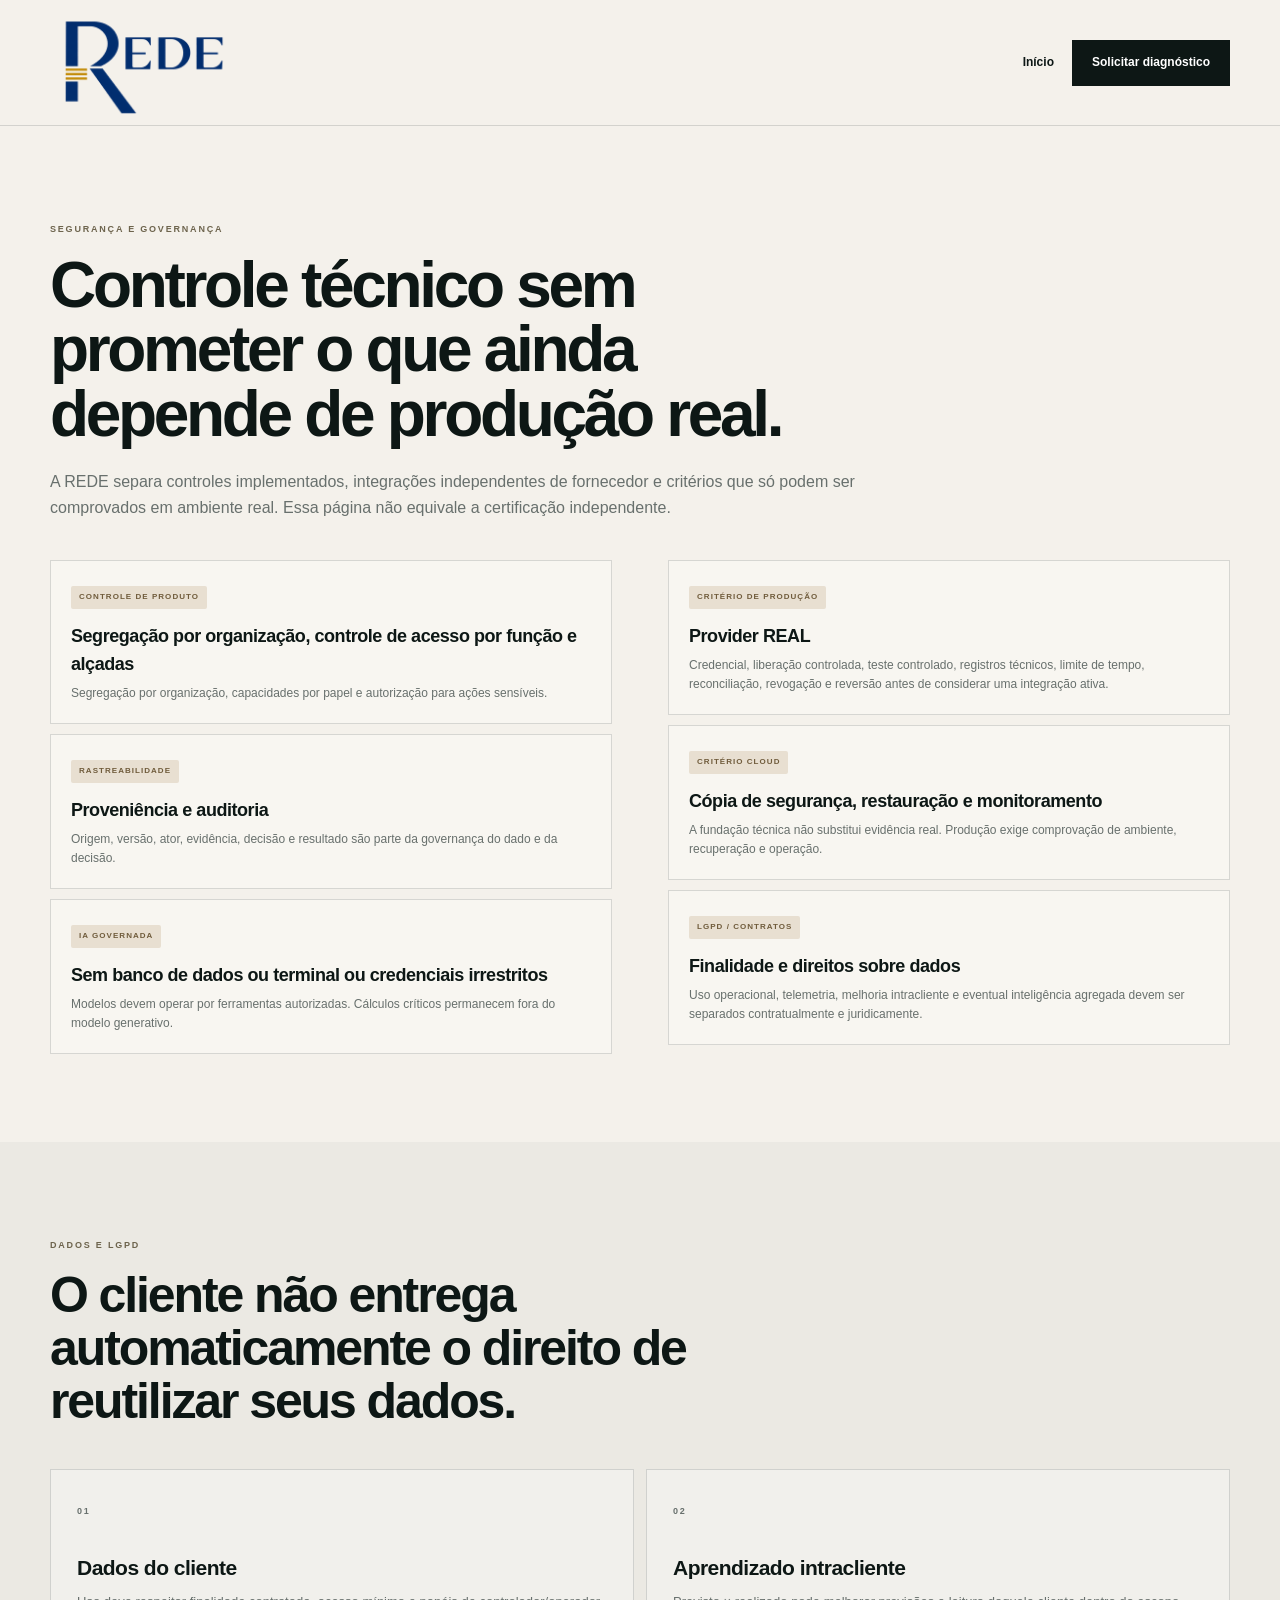
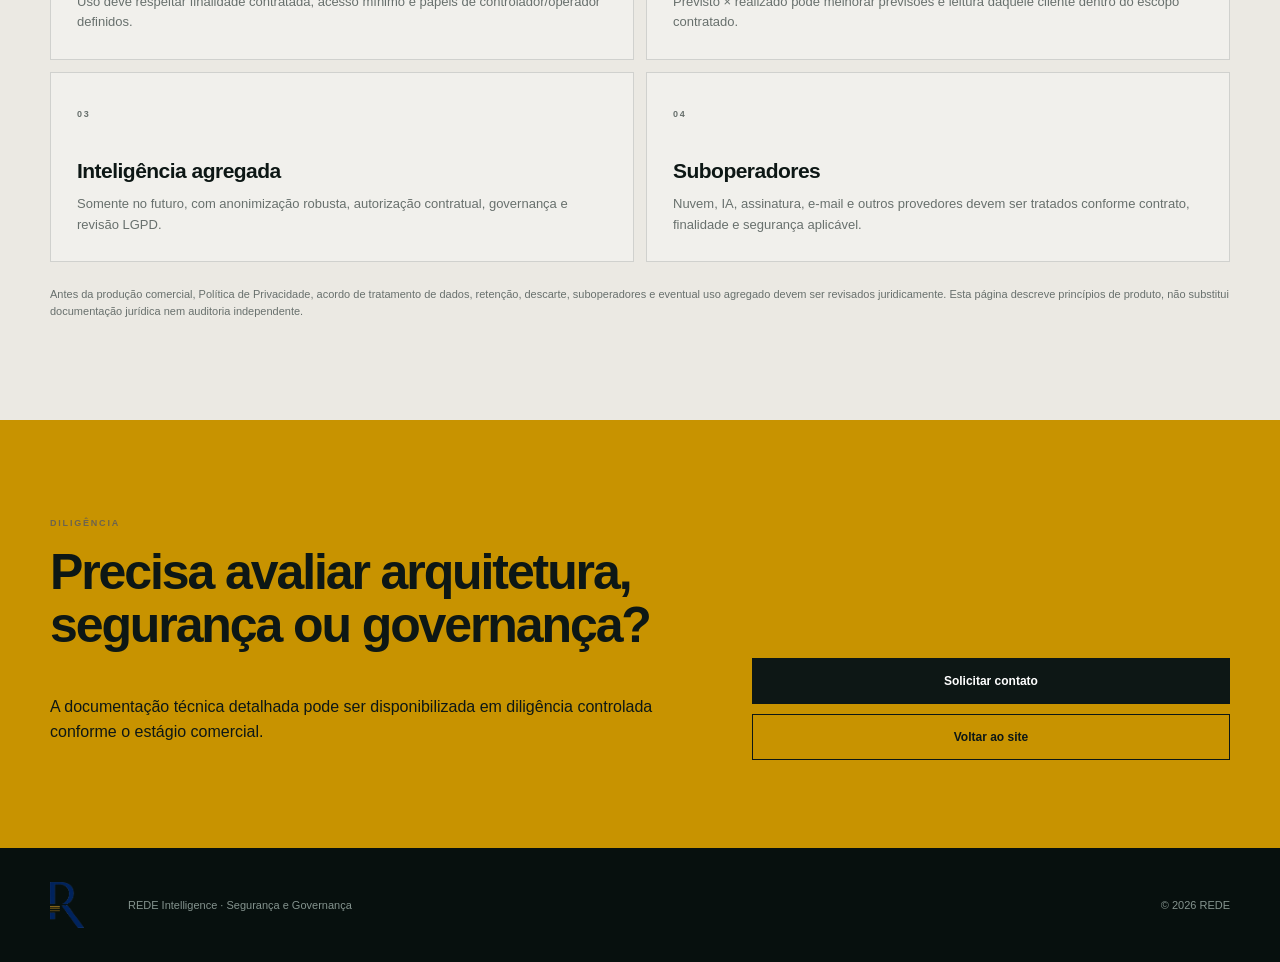
==== commit 0ab83392: "Add files via upload" ====
--- a/seguranca.html
+++ b/seguranca.html
@@ -1,7 +1,19 @@
 <!doctype html><html lang="pt-BR"><head><meta charset="utf-8"><meta name="viewport" content="width=device-width,initial-scale=1"><title>REDE Intelligence — Segurança e Governança</title><meta name="description" content="A REDE Intelligence conecta fatos econômicos e operacionais da incorporação para mostrar onde a margem está vazando, quais riscos estão crescendo e quais decisões precisam ser tomadas - com evidência, antes que o problema chegue ao caixa."><style>
-:root{--bg:#f4f1eb;--paper:#faf8f3;--ink:#0d1715;--muted:#68706d;--line:rgba(13,23,21,.14);--dark:#07110f;--dark2:#0d1b18;--lime:#c9ff4a;--blue:#0b3775;--gold:#c89300;--white:#f8f7f3;--amber:#a16d10;--red:#994141}
-*{box-sizing:border-box}html{scroll-behavior:smooth}body{margin:0;background:var(--bg);color:var(--ink);font-family:Inter,Arial,sans-serif;line-height:1.58}a{text-decoration:none;color:inherit}.container{width:min(1180px,calc(100% - 40px));margin:0 auto}.nav-wrap{position:sticky;top:0;z-index:80;background:rgba(244,241,235,.95);backdrop-filter:blur(16px);border-bottom:1px solid var(--line)}.nav{min-height:82px;display:flex;align-items:center;justify-content:space-between;gap:22px}.brand-logo{display:block;width:188px;height:auto}.nav-links{display:flex;align-items:center;gap:18px;font-size:12px;font-weight:800}.nav-links a:hover{opacity:.6}.menu-btn{display:none;border:0;background:none;font-size:25px}.btn{display:inline-flex;align-items:center;justify-content:center;min-height:46px;padding:0 19px;background:var(--ink);border:1px solid var(--ink);color:#fff;font-weight:800;font-size:12px;transition:.18s}.btn:hover{transform:translateY(-1px)}.btn-lime{background:var(--lime);border-color:var(--lime);color:var(--ink)}.btn-ghost{background:transparent;color:var(--ink)}.btn-ghost-light{background:transparent;color:#fff;border-color:rgba(255,255,255,.35)}.eyebrow{display:inline-block;font-size:9px;letter-spacing:.2em;font-weight:900;margin-bottom:16px}.section{padding:88px 0}.section-head{max-width:830px;margin-bottom:40px}.section-head p,.lead{font-size:16px;color:var(--muted)}h1,h2,h3{font-family:Manrope,Inter,Arial,sans-serif;margin-top:0}h1{font-size:clamp(44px,5.4vw,72px);line-height:1.01;letter-spacing:-.052em;margin-bottom:23px}h1 em{font-style:normal;color:#49534f}h2{font-size:clamp(33px,4vw,50px);line-height:1.06;letter-spacing:-.042em}h3{letter-spacing:-.025em}.hero{background:radial-gradient(circle at 78% 25%,rgba(201,255,74,.14),transparent 25%),linear-gradient(135deg,#f7f4ee,#efede7);border-bottom:1px solid var(--line)}.hero-grid{min-height:680px;display:grid;grid-template-columns:1.18fr .82fr;gap:58px;align-items:center;padding:70px 0}.hero-copy>p{max-width:760px;font-size:18px;color:#56605c}.hero-actions{display:flex;gap:11px;flex-wrap:wrap;margin:28px 0 34px}.proof-strip{display:grid;grid-template-columns:repeat(3,1fr);gap:18px;border-top:1px solid var(--line);padding-top:18px}.proof-strip strong{display:block;font:800 18px Manrope}.proof-strip span{display:block;font-size:11px;color:var(--muted)}.hero-panel{background:var(--dark);color:#fff;padding:26px;min-height:430px;display:flex;flex-direction:column;box-shadow:0 24px 60px rgba(7,17,15,.14)}.hero-panel .tiny{font-size:9px;letter-spacing:.18em;color:#9caaa5}.hero-panel h3{font-size:27px;line-height:1.15;margin:52px 0 26px}.signal-list{display:grid;gap:9px}.signal{display:grid;grid-template-columns:1fr auto;gap:12px;border-top:1px solid rgba(255,255,255,.14);padding-top:10px;font-size:12px}.signal span{color:#9eaba6}.signal strong{color:var(--lime)}.hero-panel .bottom{margin-top:auto;border-top:1px solid rgba(255,255,255,.14);padding-top:15px;font-size:10px;color:#9daba6}.truth-band{background:#e9e6df;border-bottom:1px solid var(--line)}.truth-grid{display:grid;grid-template-columns:repeat(5,1fr)}.truth-grid div{padding:18px;border-right:1px solid var(--line)}.truth-grid div:first-child{border-left:1px solid var(--line)}.truth-grid strong{display:block;font:800 13px Manrope}.truth-grid span{font-size:10px;color:var(--muted)}.problem-grid,.today-grid,.module-grid,.faq-grid{display:grid;grid-template-columns:repeat(2,1fr);gap:12px}.problem-grid article,.today-card,.module-card,.faq-item{border:1px solid var(--line);background:rgba(255,255,255,.3);padding:26px}.problem-grid article{min-height:180px}.num{font-size:9px;letter-spacing:.18em;color:var(--muted);font-weight:900}.problem-grid h3,.today-card h3,.module-card h3{font-size:21px;margin:30px 0 7px}.problem-grid p,.today-card p,.module-card p{font-size:13px;color:var(--muted);margin:0}.impact-box{margin-top:20px;background:var(--ink);color:#fff;padding:23px 26px;display:grid;grid-template-columns:140px 1fr;gap:20px;align-items:center}.impact-box span{font-size:9px;color:var(--lime);font-weight:900;letter-spacing:.18em}.impact-box strong{font:700 18px/1.35 Manrope}.dark{background:var(--dark);color:#fff}.dark .section-head p{color:#a4b0ab}.chain{display:grid;grid-template-columns:repeat(7,1fr);border:1px solid rgba(255,255,255,.14);margin:34px 0}.chain div{padding:17px 10px;border-right:1px solid rgba(255,255,255,.14)}.chain div:last-child{border-right:0}.chain span{display:block;font-size:8px;color:var(--lime);margin-bottom:12px}.chain strong{font-size:11px}.triad{display:grid;grid-template-columns:repeat(3,1fr);gap:1px;background:rgba(255,255,255,.1);border:1px solid rgba(255,255,255,.1)}.triad article{padding:26px;background:var(--dark);min-height:175px}.triad h3{font-size:21px;margin-bottom:8px}.triad p{font-size:13px;color:#9ba8a3;margin:0}.status-layout{display:grid;grid-template-columns:1fr 1fr;gap:56px;align-items:start}.status-list{display:grid;gap:10px}.status-card{border:1px solid var(--line);background:rgba(255,255,255,.3);padding:20px}.badge{display:inline-flex;padding:5px 8px;font-size:8px;letter-spacing:.13em;font-weight:900;border-radius:2px}.b-now{background:#dce9df;color:#244b3a}.b-pilot{background:#dce6f2;color:#0b3775}.b-fornecedor{background:#f0e3c8;color:#81560e}.b-dev{background:#ece0c8;color:#7b5b21}.b-road{background:#e6e6e6;color:#555}.status-card h3{font-size:18px;margin:13px 0 6px}.status-card p{font-size:12px;color:var(--muted);margin:0}.entry{background:var(--lime)}.entry-grid{display:grid;grid-template-columns:.9fr 1.1fr;gap:62px;align-items:center}.diag-steps{counter-reset:step;border-top:1px solid rgba(13,23,21,.25)}.diag-steps div{display:grid;grid-template-columns:42px 1fr;gap:15px;padding:14px 0;border-bottom:1px solid rgba(13,23,21,.25)}.diag-steps b{font:800 13px Manrope}.diag-steps p{font-size:12px;margin:2px 0 0;color:#3d4945}.compare{background:#0e1a17;color:#fff}.compare-grid{display:grid;grid-template-columns:1fr 1fr;gap:65px;align-items:center}.compare .lead{color:#a5b1ac}.compare-stack{border-top:1px solid rgba(255,255,255,.14)}.compare-stack div{display:grid;grid-template-columns:130px 1fr;gap:16px;padding:15px 0;border-bottom:1px solid rgba(255,255,255,.14)}.compare-stack strong{font:800 13px Manrope}.compare-stack span{font-size:12px;color:#9daaa5}.compare-stack .rede strong{color:var(--lime)}.compare-stack .rede span{color:#fff}.demo-wrap{display:grid;grid-template-columns:1.08fr .92fr;gap:50px;align-items:center}.demo-frame{background:var(--dark);padding:14px;border:1px solid #22322e;box-shadow:0 24px 60px rgba(7,17,15,.12)}.demo-bar{display:flex;gap:6px;padding:4px 0 12px}.dot{width:7px;height:7px;border-radius:50%;background:#56635e}.demo-screen{background:#10201d;color:#fff;min-height:330px;padding:22px}.demo-screen small{color:#91a09b}.demo-title{font:800 20px Manrope;margin:8px 0 20px}.demo-kpis{display:grid;grid-template-columns:repeat(3,1fr);gap:9px}.demo-kpis div,.demo-exceptions div{border:1px solid rgba(255,255,255,.12);padding:12px}.demo-kpis span{display:block;font-size:8px;color:#93a09b}.demo-kpis strong{font-size:13px}.demo-exceptions{display:grid;gap:7px;margin-top:13px}.demo-exceptions div{display:grid;grid-template-columns:1fr auto;gap:12px;font-size:10px}.demo-exceptions em{font-style:normal;color:var(--lime)}.demo-note{font-size:10px;color:var(--muted);margin-top:8px}.evolution{background:#ebe9e3}.road-grid{display:grid;grid-template-columns:repeat(3,1fr);gap:12px}.road-card{border:1px solid var(--line);padding:24px;background:rgba(255,255,255,.32)}.road-card h3{font-size:19px;margin:23px 0 7px}.road-card p{font-size:12px;color:var(--muted)}.road-card ul{padding-left:18px;margin:10px 0 0;font-size:12px;color:var(--muted)}.proof{background:var(--dark);color:#fff}.proof-grid{display:grid;grid-template-columns:.85fr 1.15fr;gap:65px;align-items:center}.proof .lead{color:#a8b4af}.proof-stats{display:grid;grid-template-columns:repeat(3,1fr);gap:12px}.proof-stats div{border-top:1px solid rgba(255,255,255,.16);padding-top:16px}.proof-stats strong{display:block;font:800 21px Manrope;color:var(--lime)}.proof-stats span{font-size:11px;color:#a1aea8}.buyer-grid{display:grid;grid-template-columns:repeat(4,1fr);gap:12px}.buyer-card{border:1px solid var(--line);padding:23px;min-height:190px}.buyer-card span{font-size:8px;letter-spacing:.17em;color:var(--muted);font-weight:900}.buyer-card h3{font-size:18px;margin:28px 0 7px}.buyer-card p{font-size:12px;color:var(--muted)}.faq-item button{width:100%;border:0;background:none;text-align:left;padding:0;font:800 16px Manrope;color:var(--ink);cursor:pointer;display:flex;justify-content:space-between;gap:15px}.faq-answer{display:none;padding-top:12px;font-size:13px;color:var(--muted)}.faq-item.open .faq-answer{display:block}.cta{background:var(--lime)}.cta-grid{display:grid;grid-template-columns:1.15fr .85fr;gap:55px;align-items:end}.cta-actions{display:flex;flex-direction:column;gap:10px}.cta small{font-size:11px;color:#47514d}.footer{background:#07100e;color:#fff;padding:34px 0}.footer-grid{display:grid;grid-template-columns:56px 1fr auto;gap:22px;align-items:center}.footer-logo{width:34px;display:block}.footer p{font-size:11px;color:#84938e;margin:0}.security-link{color:var(--blue);font-weight:800}.note{font-size:11px;color:var(--muted)}
+:root{--bg:#f4f1eb;--paper:#faf8f3;--ink:#0d1715;--muted:#68706d;--line:rgba(13,23,21,.14);--dark:#07110f;--dark2:#0d1b18;--lime:#b8924f;--blue:#0b3775;--gold:#c89300;--white:#f8f7f3;--amber:#a16d10;--red:#994141}
+*{box-sizing:border-box}html{scroll-behavior:smooth}body{margin:0;background:var(--bg);color:var(--ink);font-family:Inter,Arial,sans-serif;line-height:1.58}a{text-decoration:none;color:inherit}.container{width:min(1180px,calc(100% - 40px));margin:0 auto}.nav-wrap{position:sticky;top:0;z-index:80;background:rgba(244,241,235,.95);backdrop-filter:blur(16px);border-bottom:1px solid var(--line)}.nav{min-height:82px;display:flex;align-items:center;justify-content:space-between;gap:22px}.brand-logo{display:block;width:188px;height:auto}.nav-links{display:flex;align-items:center;gap:18px;font-size:12px;font-weight:800}.nav-links a:hover{opacity:.6}.menu-btn{display:none;border:0;background:none;font-size:25px}.btn{display:inline-flex;align-items:center;justify-content:center;min-height:46px;padding:0 19px;background:var(--ink);border:1px solid var(--ink);color:#fff;font-weight:800;font-size:12px;transition:.18s}.btn:hover{transform:translateY(-1px)}.btn-lime{background:var(--gold);border-color:var(--gold);color:var(--ink)}.btn-ghost{background:transparent;color:var(--ink)}.btn-ghost-light{background:transparent;color:#fff;border-color:rgba(255,255,255,.35)}.eyebrow{display:inline-block;font-size:9px;letter-spacing:.2em;font-weight:900;margin-bottom:16px}.section{padding:88px 0}.section-head{max-width:830px;margin-bottom:40px}.section-head p,.lead{font-size:16px;color:var(--muted)}h1,h2,h3{font-family:Manrope,Inter,Arial,sans-serif;margin-top:0}h1{font-size:clamp(44px,5.4vw,72px);line-height:1.01;letter-spacing:-.052em;margin-bottom:23px}h1 em{font-style:normal;color:#49534f}h2{font-size:clamp(33px,4vw,50px);line-height:1.06;letter-spacing:-.042em}h3{letter-spacing:-.025em}.hero{background:radial-gradient(circle at 78% 25%,rgba(184,146,79,.14),transparent 25%),linear-gradient(135deg,#f7f4ee,#efede7);border-bottom:1px solid var(--line)}.hero-grid{min-height:680px;display:grid;grid-template-columns:1.18fr .82fr;gap:58px;align-items:center;padding:70px 0}.hero-copy>p{max-width:760px;font-size:18px;color:#56605c}.hero-actions{display:flex;gap:11px;flex-wrap:wrap;margin:28px 0 34px}.proof-strip{display:grid;grid-template-columns:repeat(3,1fr);gap:18px;border-top:1px solid var(--line);padding-top:18px}.proof-strip strong{display:block;font:800 18px Manrope}.proof-strip span{display:block;font-size:11px;color:var(--muted)}.hero-panel{background:var(--dark);color:#fff;padding:26px;min-height:430px;display:flex;flex-direction:column;box-shadow:0 24px 60px rgba(7,17,15,.14)}.hero-panel .tiny{font-size:9px;letter-spacing:.18em;color:#9caaa5}.hero-panel h3{font-size:27px;line-height:1.15;margin:52px 0 26px}.signal-list{display:grid;gap:9px}.signal{display:grid;grid-template-columns:1fr auto;gap:12px;border-top:1px solid rgba(255,255,255,.14);padding-top:10px;font-size:12px}.signal span{color:#9eaba6}.signal strong{color:var(--gold)}.hero-panel .bottom{margin-top:auto;border-top:1px solid rgba(255,255,255,.14);padding-top:15px;font-size:10px;color:#9daba6}.truth-band{background:#e9e6df;border-bottom:1px solid var(--line)}.truth-grid{display:grid;grid-template-columns:repeat(5,1fr)}.truth-grid div{padding:18px;border-right:1px solid var(--line)}.truth-grid div:first-child{border-left:1px solid var(--line)}.truth-grid strong{display:block;font:800 13px Manrope}.truth-grid span{font-size:10px;color:var(--muted)}.problem-grid,.today-grid,.module-grid,.faq-grid{display:grid;grid-template-columns:repeat(2,1fr);gap:12px}.problem-grid article,.today-card,.module-card,.faq-item{border:1px solid var(--line);background:rgba(255,255,255,.3);padding:26px}.problem-grid article{min-height:180px}.num{font-size:9px;letter-spacing:.18em;color:var(--muted);font-weight:900}.problem-grid h3,.today-card h3,.module-card h3{font-size:21px;margin:30px 0 7px}.problem-grid p,.today-card p,.module-card p{font-size:13px;color:var(--muted);margin:0}.impact-box{margin-top:20px;background:var(--ink);color:#fff;padding:23px 26px;display:grid;grid-template-columns:140px 1fr;gap:20px;align-items:center}.impact-box span{font-size:9px;color:var(--gold);font-weight:900;letter-spacing:.18em}.impact-box strong{font:700 18px/1.35 Manrope}.dark{background:var(--dark);color:#fff}.dark .section-head p{color:#a4b0ab}.chain{display:grid;grid-template-columns:repeat(7,1fr);border:1px solid rgba(255,255,255,.14);margin:34px 0}.chain div{padding:17px 10px;border-right:1px solid rgba(255,255,255,.14)}.chain div:last-child{border-right:0}.chain span{display:block;font-size:8px;color:var(--gold);margin-bottom:12px}.chain strong{font-size:11px}.triad{display:grid;grid-template-columns:repeat(3,1fr);gap:1px;background:rgba(255,255,255,.1);border:1px solid rgba(255,255,255,.1)}.triad article{padding:26px;background:var(--dark);min-height:175px}.triad h3{font-size:21px;margin-bottom:8px}.triad p{font-size:13px;color:#9ba8a3;margin:0}.status-layout{display:grid;grid-template-columns:1fr 1fr;gap:56px;align-items:start}.status-list{display:grid;gap:10px}.status-card{border:1px solid var(--line);background:rgba(255,255,255,.3);padding:20px}.badge{display:inline-flex;padding:5px 8px;font-size:8px;letter-spacing:.13em;font-weight:900;border-radius:2px}.b-now{background:#dce9df;color:#244b3a}.b-pilot{background:#dce6f2;color:#0b3775}.b-fornecedor{background:#f0e3c8;color:#81560e}.b-dev{background:#ece0c8;color:#7b5b21}.b-road{background:#e6e6e6;color:#555}.status-card h3{font-size:18px;margin:13px 0 6px}.status-card p{font-size:12px;color:var(--muted);margin:0}.entry{background:var(--gold)}.entry-grid{display:grid;grid-template-columns:.9fr 1.1fr;gap:62px;align-items:center}.diag-steps{counter-reset:step;border-top:1px solid rgba(13,23,21,.25)}.diag-steps div{display:grid;grid-template-columns:42px 1fr;gap:15px;padding:14px 0;border-bottom:1px solid rgba(13,23,21,.25)}.diag-steps b{font:800 13px Manrope}.diag-steps p{font-size:12px;margin:2px 0 0;color:#3d4945}.compare{background:#0e1a17;color:#fff}.compare-grid{display:grid;grid-template-columns:1fr 1fr;gap:65px;align-items:center}.compare .lead{color:#a5b1ac}.compare-stack{border-top:1px solid rgba(255,255,255,.14)}.compare-stack div{display:grid;grid-template-columns:130px 1fr;gap:16px;padding:15px 0;border-bottom:1px solid rgba(255,255,255,.14)}.compare-stack strong{font:800 13px Manrope}.compare-stack span{font-size:12px;color:#9daaa5}.compare-stack .rede strong{color:var(--gold)}.compare-stack .rede span{color:#fff}.demo-wrap{display:grid;grid-template-columns:1.08fr .92fr;gap:50px;align-items:center}.demo-frame{background:var(--dark);padding:14px;border:1px solid #22322e;box-shadow:0 24px 60px rgba(7,17,15,.12)}.demo-bar{display:flex;gap:6px;padding:4px 0 12px}.dot{width:7px;height:7px;border-radius:50%;background:#56635e}.demo-screen{background:#10201d;color:#fff;min-height:330px;padding:22px}.demo-screen small{color:#91a09b}.demo-title{font:800 20px Manrope;margin:8px 0 20px}.demo-kpis{display:grid;grid-template-columns:repeat(3,1fr);gap:9px}.demo-kpis div,.demo-exceptions div{border:1px solid rgba(255,255,255,.12);padding:12px}.demo-kpis span{display:block;font-size:8px;color:#93a09b}.demo-kpis strong{font-size:13px}.demo-exceptions{display:grid;gap:7px;margin-top:13px}.demo-exceptions div{display:grid;grid-template-columns:1fr auto;gap:12px;font-size:10px}.demo-exceptions em{font-style:normal;color:var(--gold)}.demo-note{font-size:10px;color:var(--muted);margin-top:8px}.evolution{background:#ebe9e3}.road-grid{display:grid;grid-template-columns:repeat(3,1fr);gap:12px}.road-card{border:1px solid var(--line);padding:24px;background:rgba(255,255,255,.32)}.road-card h3{font-size:19px;margin:23px 0 7px}.road-card p{font-size:12px;color:var(--muted)}.road-card ul{padding-left:18px;margin:10px 0 0;font-size:12px;color:var(--muted)}.proof{background:var(--dark);color:#fff}.proof-grid{display:grid;grid-template-columns:.85fr 1.15fr;gap:65px;align-items:center}.proof .lead{color:#a8b4af}.proof-stats{display:grid;grid-template-columns:repeat(3,1fr);gap:12px}.proof-stats div{border-top:1px solid rgba(255,255,255,.16);padding-top:16px}.proof-stats strong{display:block;font:800 21px Manrope;color:var(--gold)}.proof-stats span{font-size:11px;color:#a1aea8}.buyer-grid{display:grid;grid-template-columns:repeat(4,1fr);gap:12px}.buyer-card{border:1px solid var(--line);padding:23px;min-height:190px}.buyer-card span{font-size:8px;letter-spacing:.17em;color:var(--muted);font-weight:900}.buyer-card h3{font-size:18px;margin:28px 0 7px}.buyer-card p{font-size:12px;color:var(--muted)}.faq-item button{width:100%;border:0;background:none;text-align:left;padding:0;font:800 16px Manrope;color:var(--ink);cursor:pointer;display:flex;justify-content:space-between;gap:15px}.faq-answer{display:none;padding-top:12px;font-size:13px;color:var(--muted)}.faq-item.open .faq-answer{display:block}.cta{background:var(--gold)}.cta-grid{display:grid;grid-template-columns:1.15fr .85fr;gap:55px;align-items:end}.cta-actions{display:flex;flex-direction:column;gap:10px}.cta small{font-size:11px;color:#47514d}.footer{background:#07100e;color:#fff;padding:34px 0}.footer-grid{display:grid;grid-template-columns:56px 1fr auto;gap:22px;align-items:center}.footer-logo{width:34px;display:block}.footer p{font-size:11px;color:#84938e;margin:0}.security-link{color:var(--blue);font-weight:800}.note{font-size:11px;color:var(--muted)}
 @media(max-width:980px){.nav-links{gap:11px}.nav-links a{font-size:10px}.hero-grid,.status-layout,.entry-grid,.compare-grid,.demo-wrap,.proof-grid,.cta-grid{grid-template-columns:1fr}.hero-grid{min-height:auto;padding:60px 0}.truth-grid{grid-template-columns:repeat(2,1fr)}.buyer-grid{grid-template-columns:repeat(2,1fr)}.road-grid{grid-template-columns:1fr 1fr}.chain{grid-template-columns:repeat(2,1fr)}}
 @media(max-width:760px){.menu-btn{display:block}.nav-links{display:none;position:absolute;left:0;right:0;top:82px;background:var(--bg);padding:18px;flex-direction:column;border-bottom:1px solid var(--line)}.nav-links.open{display:flex}.problem-grid,.today-grid,.module-grid,.faq-grid,.triad,.proof-strip,.proof-stats,.buyer-grid,.road-grid{grid-template-columns:1fr}.impact-box{grid-template-columns:1fr;gap:7px}.truth-grid{grid-template-columns:1fr}.truth-grid div{border-left:1px solid var(--line)}.chain{grid-template-columns:1fr}.chain div{display:grid;grid-template-columns:40px 1fr;align-items:center;border-bottom:1px solid rgba(255,255,255,.14)}.chain span{margin:0}.footer-grid{grid-template-columns:1fr;justify-items:start}.demo-kpis{grid-template-columns:1fr}.hero-actions .btn{width:100%}}
 @media(max-width:520px){.container{width:min(100% - 26px,1180px)}.brand-logo{width:160px}.section{padding:70px 0}h1{font-size:40px}h2{font-size:33px}.hero-copy>p{font-size:16px}}
+
+/* V9.8.1 — Segurança alinhada à paleta REDE */
+.hero,.security-hero{background:linear-gradient(135deg,#f6f2eb 0%,#eee7dc 100%)}
+.eyebrow{color:#6d644d}
+.badge,.status-badge{background:#e8dfd1;color:#705c3c}
+.card,.security-card,.control-card{border-color:rgba(16,32,42,.12);box-shadow:0 12px 28px rgba(16,32,42,.05)}
+.card:before,.security-card:before,.control-card:before{background:linear-gradient(90deg,#173a58 0%,#b8924f 100%)}
+.btn-primary,.btn-lime{background:#173a58;border-color:#173a58;color:#fff}
+.btn-primary:hover,.btn-lime:hover{background:#214d70;border-color:#214d70}
+a{transition:opacity .18s ease}
+a:hover{opacity:.82}
+
 </style></head><body><header class="nav-wrap"><nav class="nav container"><a href="index.html"><img class="brand-logo" src="rede-logo-full-transparente.png" alt="REDE Núcleo de Negócios"></a><div class="nav-links"><a href="index.html">Início</a><a class="btn" href="index.html#contato">Solicitar diagnóstico</a></div></nav></header><main><section class="section"><div class="container"><div class="section-head"><span class="eyebrow">SEGURANÇA E GOVERNANÇA</span><h1 style="font-size:clamp(42px,5vw,66px)">Controle técnico sem prometer o que ainda depende de produção real.</h1><p>A REDE separa controles implementados, integrações independentes de fornecedor e critérios que só podem ser comprovados em ambiente real. Essa página não equivale a certificação independente.</p></div><div class="status-layout"><div class="status-list"><div class="status-card"><span class="badge b-now">CONTROLE DE PRODUTO</span><h3>Segregação por organização, controle de acesso por função e alçadas</h3><p>Segregação por organização, capacidades por papel e autorização para ações sensíveis.</p></div><div class="status-card"><span class="badge b-now">RASTREABILIDADE</span><h3>Proveniência e auditoria</h3><p>Origem, versão, ator, evidência, decisão e resultado são parte da governança do dado e da decisão.</p></div><div class="status-card"><span class="badge b-now">IA GOVERNADA</span><h3>Sem banco de dados ou terminal ou credenciais irrestritos</h3><p>Modelos devem operar por ferramentas autorizadas. Cálculos críticos permanecem fora do modelo generativo.</p></div></div><div class="status-list"><div class="status-card"><span class="badge b-fornecedor">CRITÉRIO DE PRODUÇÃO</span><h3>Provider REAL</h3><p>Credencial, liberação controlada, teste controlado, registros técnicos, limite de tempo, reconciliação, revogação e reversão antes de considerar uma integração ativa.</p></div><div class="status-card"><span class="badge b-fornecedor">CRITÉRIO CLOUD</span><h3>Cópia de segurança, restauração e monitoramento</h3><p>A fundação técnica não substitui evidência real. Produção exige comprovação de ambiente, recuperação e operação.</p></div><div class="status-card"><span class="badge b-dev">LGPD / CONTRATOS</span><h3>Finalidade e direitos sobre dados</h3><p>Uso operacional, telemetria, melhoria intracliente e eventual inteligência agregada devem ser separados contratualmente e juridicamente.</p></div></div></div></div></section><section class="section evolution"><div class="container"><div class="section-head"><span class="eyebrow">DADOS E LGPD</span><h2>O cliente não entrega automaticamente o direito de reutilizar seus dados.</h2></div><div class="module-grid"><article class="module-card"><span class="num">01</span><h3>Dados do cliente</h3><p>Uso deve respeitar finalidade contratada, acesso mínimo e papéis de controlador/operador definidos.</p></article><article class="module-card"><span class="num">02</span><h3>Aprendizado intracliente</h3><p>Previsto × realizado pode melhorar previsões e leitura daquele cliente dentro do escopo contratado.</p></article><article class="module-card"><span class="num">03</span><h3>Inteligência agregada</h3><p>Somente no futuro, com anonimização robusta, autorização contratual, governança e revisão LGPD.</p></article><article class="module-card"><span class="num">04</span><h3>Suboperadores</h3><p>Nuvem, IA, assinatura, e-mail e outros provedores devem ser tratados conforme contrato, finalidade e segurança aplicável.</p></article></div><p class="note" style="margin-top:24px">Antes da produção comercial, Política de Privacidade, acordo de tratamento de dados, retenção, descarte, suboperadores e eventual uso agregado devem ser revisados juridicamente. Esta página descreve princípios de produto, não substitui documentação jurídica nem auditoria independente.</p></div></section><section class="section cta"><div class="container cta-grid"><div><span class="eyebrow">DILIGÊNCIA</span><h2>Precisa avaliar arquitetura, segurança ou governança?</h2><p>A documentação técnica detalhada pode ser disponibilizada em diligência controlada conforme o estágio comercial.</p></div><div class="cta-actions"><a class="btn" href="mailto:jansen.ramos@gmail.com?subject=Diligência%20técnica%20-%20REDE%20Intelligence">Solicitar contato</a><a class="btn btn-ghost" href="index.html">Voltar ao site</a></div></div></section></main><footer class="footer"><div class="container footer-grid"><img class="footer-logo" src="rede-logo-monograma-transparente.png" alt="REDE"><p>REDE Intelligence · Segurança e Governança</p><p>© 2026 REDE</p></div></footer></body></html>
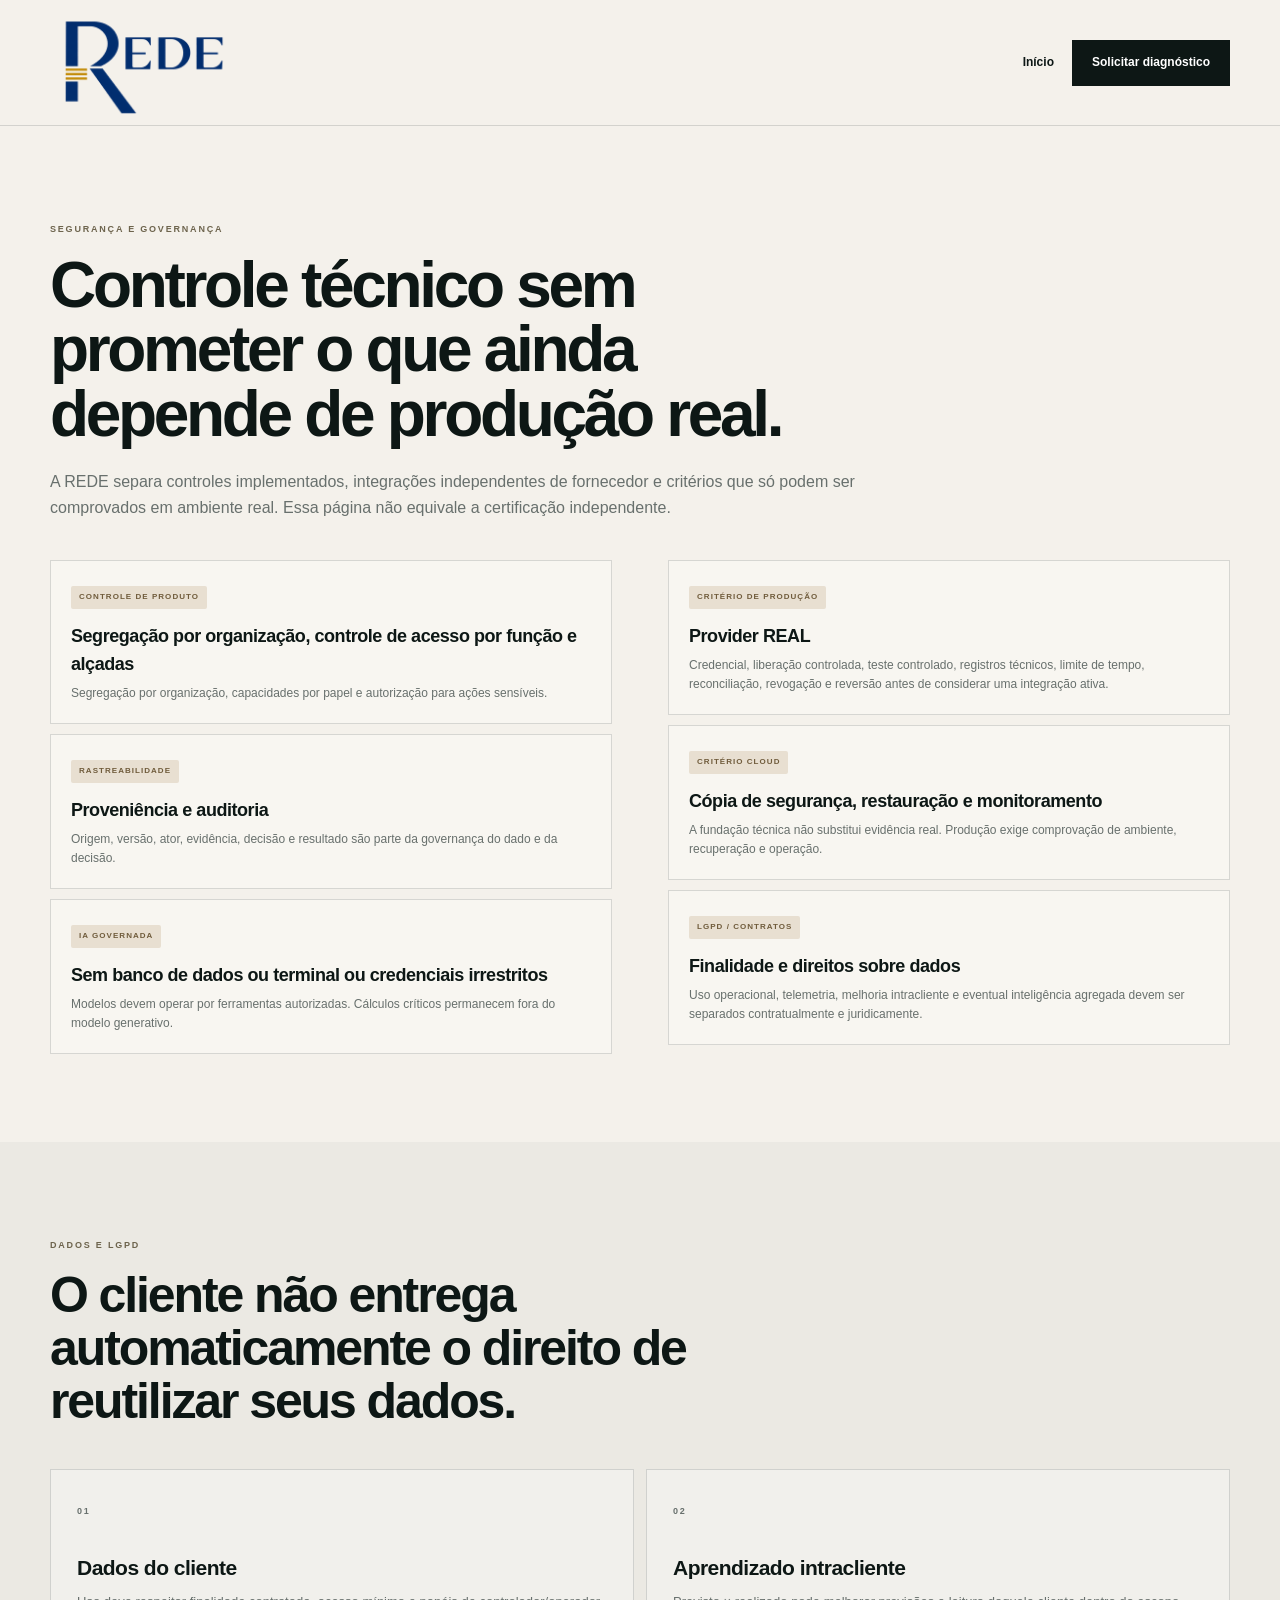
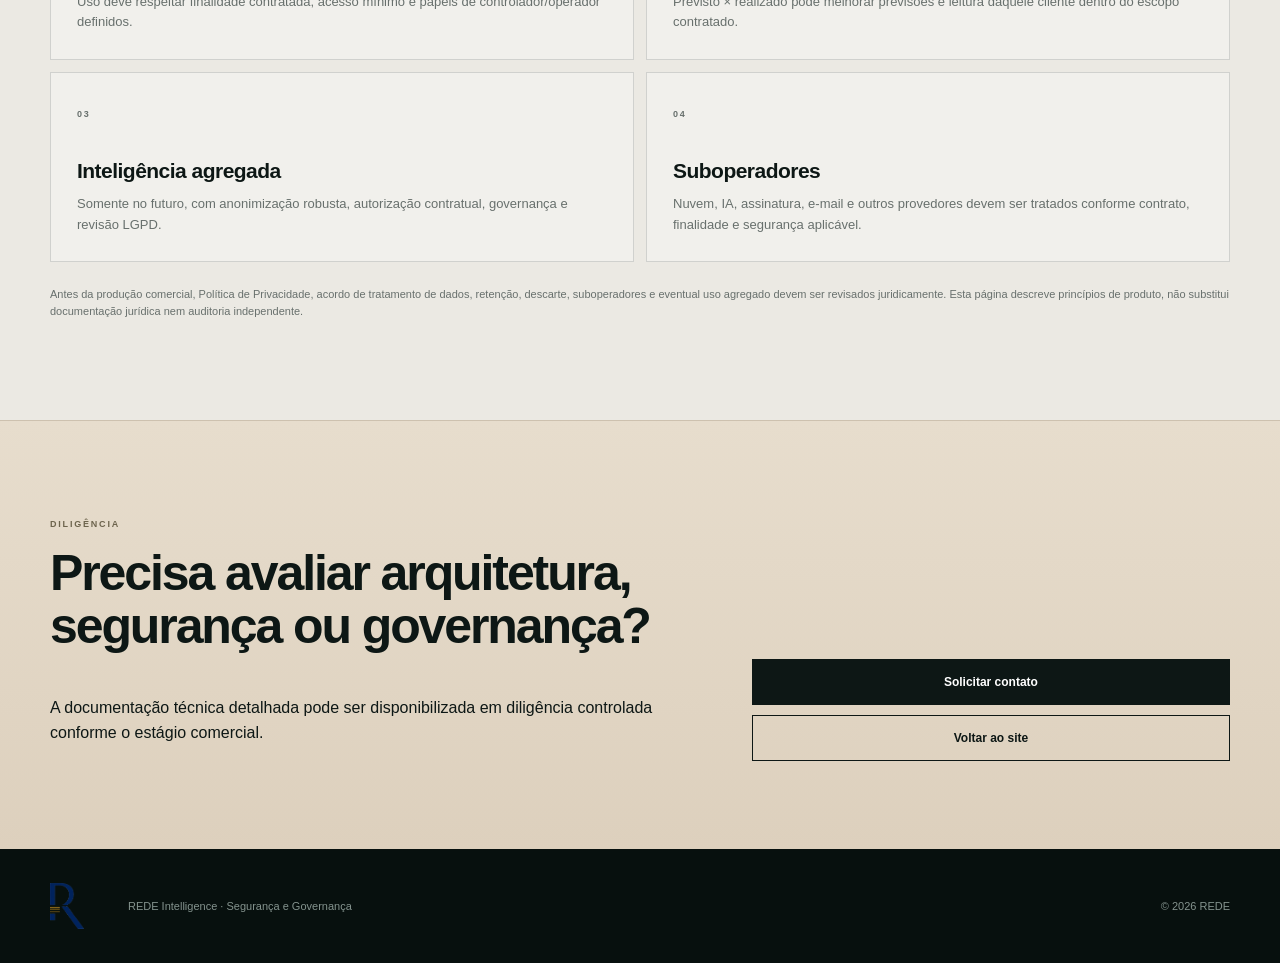
==== commit 9b8a804d: "Add files via upload" ====
--- a/seguranca.html
+++ b/seguranca.html
@@ -1,6 +1,6 @@
 <!doctype html><html lang="pt-BR"><head><meta charset="utf-8"><meta name="viewport" content="width=device-width,initial-scale=1"><title>REDE Intelligence — Segurança e Governança</title><meta name="description" content="A REDE Intelligence conecta fatos econômicos e operacionais da incorporação para mostrar onde a margem está vazando, quais riscos estão crescendo e quais decisões precisam ser tomadas - com evidência, antes que o problema chegue ao caixa."><style>
-:root{--bg:#f4f1eb;--paper:#faf8f3;--ink:#0d1715;--muted:#68706d;--line:rgba(13,23,21,.14);--dark:#07110f;--dark2:#0d1b18;--lime:#b8924f;--blue:#0b3775;--gold:#c89300;--white:#f8f7f3;--amber:#a16d10;--red:#994141}
-*{box-sizing:border-box}html{scroll-behavior:smooth}body{margin:0;background:var(--bg);color:var(--ink);font-family:Inter,Arial,sans-serif;line-height:1.58}a{text-decoration:none;color:inherit}.container{width:min(1180px,calc(100% - 40px));margin:0 auto}.nav-wrap{position:sticky;top:0;z-index:80;background:rgba(244,241,235,.95);backdrop-filter:blur(16px);border-bottom:1px solid var(--line)}.nav{min-height:82px;display:flex;align-items:center;justify-content:space-between;gap:22px}.brand-logo{display:block;width:188px;height:auto}.nav-links{display:flex;align-items:center;gap:18px;font-size:12px;font-weight:800}.nav-links a:hover{opacity:.6}.menu-btn{display:none;border:0;background:none;font-size:25px}.btn{display:inline-flex;align-items:center;justify-content:center;min-height:46px;padding:0 19px;background:var(--ink);border:1px solid var(--ink);color:#fff;font-weight:800;font-size:12px;transition:.18s}.btn:hover{transform:translateY(-1px)}.btn-lime{background:var(--gold);border-color:var(--gold);color:var(--ink)}.btn-ghost{background:transparent;color:var(--ink)}.btn-ghost-light{background:transparent;color:#fff;border-color:rgba(255,255,255,.35)}.eyebrow{display:inline-block;font-size:9px;letter-spacing:.2em;font-weight:900;margin-bottom:16px}.section{padding:88px 0}.section-head{max-width:830px;margin-bottom:40px}.section-head p,.lead{font-size:16px;color:var(--muted)}h1,h2,h3{font-family:Manrope,Inter,Arial,sans-serif;margin-top:0}h1{font-size:clamp(44px,5.4vw,72px);line-height:1.01;letter-spacing:-.052em;margin-bottom:23px}h1 em{font-style:normal;color:#49534f}h2{font-size:clamp(33px,4vw,50px);line-height:1.06;letter-spacing:-.042em}h3{letter-spacing:-.025em}.hero{background:radial-gradient(circle at 78% 25%,rgba(184,146,79,.14),transparent 25%),linear-gradient(135deg,#f7f4ee,#efede7);border-bottom:1px solid var(--line)}.hero-grid{min-height:680px;display:grid;grid-template-columns:1.18fr .82fr;gap:58px;align-items:center;padding:70px 0}.hero-copy>p{max-width:760px;font-size:18px;color:#56605c}.hero-actions{display:flex;gap:11px;flex-wrap:wrap;margin:28px 0 34px}.proof-strip{display:grid;grid-template-columns:repeat(3,1fr);gap:18px;border-top:1px solid var(--line);padding-top:18px}.proof-strip strong{display:block;font:800 18px Manrope}.proof-strip span{display:block;font-size:11px;color:var(--muted)}.hero-panel{background:var(--dark);color:#fff;padding:26px;min-height:430px;display:flex;flex-direction:column;box-shadow:0 24px 60px rgba(7,17,15,.14)}.hero-panel .tiny{font-size:9px;letter-spacing:.18em;color:#9caaa5}.hero-panel h3{font-size:27px;line-height:1.15;margin:52px 0 26px}.signal-list{display:grid;gap:9px}.signal{display:grid;grid-template-columns:1fr auto;gap:12px;border-top:1px solid rgba(255,255,255,.14);padding-top:10px;font-size:12px}.signal span{color:#9eaba6}.signal strong{color:var(--gold)}.hero-panel .bottom{margin-top:auto;border-top:1px solid rgba(255,255,255,.14);padding-top:15px;font-size:10px;color:#9daba6}.truth-band{background:#e9e6df;border-bottom:1px solid var(--line)}.truth-grid{display:grid;grid-template-columns:repeat(5,1fr)}.truth-grid div{padding:18px;border-right:1px solid var(--line)}.truth-grid div:first-child{border-left:1px solid var(--line)}.truth-grid strong{display:block;font:800 13px Manrope}.truth-grid span{font-size:10px;color:var(--muted)}.problem-grid,.today-grid,.module-grid,.faq-grid{display:grid;grid-template-columns:repeat(2,1fr);gap:12px}.problem-grid article,.today-card,.module-card,.faq-item{border:1px solid var(--line);background:rgba(255,255,255,.3);padding:26px}.problem-grid article{min-height:180px}.num{font-size:9px;letter-spacing:.18em;color:var(--muted);font-weight:900}.problem-grid h3,.today-card h3,.module-card h3{font-size:21px;margin:30px 0 7px}.problem-grid p,.today-card p,.module-card p{font-size:13px;color:var(--muted);margin:0}.impact-box{margin-top:20px;background:var(--ink);color:#fff;padding:23px 26px;display:grid;grid-template-columns:140px 1fr;gap:20px;align-items:center}.impact-box span{font-size:9px;color:var(--gold);font-weight:900;letter-spacing:.18em}.impact-box strong{font:700 18px/1.35 Manrope}.dark{background:var(--dark);color:#fff}.dark .section-head p{color:#a4b0ab}.chain{display:grid;grid-template-columns:repeat(7,1fr);border:1px solid rgba(255,255,255,.14);margin:34px 0}.chain div{padding:17px 10px;border-right:1px solid rgba(255,255,255,.14)}.chain div:last-child{border-right:0}.chain span{display:block;font-size:8px;color:var(--gold);margin-bottom:12px}.chain strong{font-size:11px}.triad{display:grid;grid-template-columns:repeat(3,1fr);gap:1px;background:rgba(255,255,255,.1);border:1px solid rgba(255,255,255,.1)}.triad article{padding:26px;background:var(--dark);min-height:175px}.triad h3{font-size:21px;margin-bottom:8px}.triad p{font-size:13px;color:#9ba8a3;margin:0}.status-layout{display:grid;grid-template-columns:1fr 1fr;gap:56px;align-items:start}.status-list{display:grid;gap:10px}.status-card{border:1px solid var(--line);background:rgba(255,255,255,.3);padding:20px}.badge{display:inline-flex;padding:5px 8px;font-size:8px;letter-spacing:.13em;font-weight:900;border-radius:2px}.b-now{background:#dce9df;color:#244b3a}.b-pilot{background:#dce6f2;color:#0b3775}.b-fornecedor{background:#f0e3c8;color:#81560e}.b-dev{background:#ece0c8;color:#7b5b21}.b-road{background:#e6e6e6;color:#555}.status-card h3{font-size:18px;margin:13px 0 6px}.status-card p{font-size:12px;color:var(--muted);margin:0}.entry{background:var(--gold)}.entry-grid{display:grid;grid-template-columns:.9fr 1.1fr;gap:62px;align-items:center}.diag-steps{counter-reset:step;border-top:1px solid rgba(13,23,21,.25)}.diag-steps div{display:grid;grid-template-columns:42px 1fr;gap:15px;padding:14px 0;border-bottom:1px solid rgba(13,23,21,.25)}.diag-steps b{font:800 13px Manrope}.diag-steps p{font-size:12px;margin:2px 0 0;color:#3d4945}.compare{background:#0e1a17;color:#fff}.compare-grid{display:grid;grid-template-columns:1fr 1fr;gap:65px;align-items:center}.compare .lead{color:#a5b1ac}.compare-stack{border-top:1px solid rgba(255,255,255,.14)}.compare-stack div{display:grid;grid-template-columns:130px 1fr;gap:16px;padding:15px 0;border-bottom:1px solid rgba(255,255,255,.14)}.compare-stack strong{font:800 13px Manrope}.compare-stack span{font-size:12px;color:#9daaa5}.compare-stack .rede strong{color:var(--gold)}.compare-stack .rede span{color:#fff}.demo-wrap{display:grid;grid-template-columns:1.08fr .92fr;gap:50px;align-items:center}.demo-frame{background:var(--dark);padding:14px;border:1px solid #22322e;box-shadow:0 24px 60px rgba(7,17,15,.12)}.demo-bar{display:flex;gap:6px;padding:4px 0 12px}.dot{width:7px;height:7px;border-radius:50%;background:#56635e}.demo-screen{background:#10201d;color:#fff;min-height:330px;padding:22px}.demo-screen small{color:#91a09b}.demo-title{font:800 20px Manrope;margin:8px 0 20px}.demo-kpis{display:grid;grid-template-columns:repeat(3,1fr);gap:9px}.demo-kpis div,.demo-exceptions div{border:1px solid rgba(255,255,255,.12);padding:12px}.demo-kpis span{display:block;font-size:8px;color:#93a09b}.demo-kpis strong{font-size:13px}.demo-exceptions{display:grid;gap:7px;margin-top:13px}.demo-exceptions div{display:grid;grid-template-columns:1fr auto;gap:12px;font-size:10px}.demo-exceptions em{font-style:normal;color:var(--gold)}.demo-note{font-size:10px;color:var(--muted);margin-top:8px}.evolution{background:#ebe9e3}.road-grid{display:grid;grid-template-columns:repeat(3,1fr);gap:12px}.road-card{border:1px solid var(--line);padding:24px;background:rgba(255,255,255,.32)}.road-card h3{font-size:19px;margin:23px 0 7px}.road-card p{font-size:12px;color:var(--muted)}.road-card ul{padding-left:18px;margin:10px 0 0;font-size:12px;color:var(--muted)}.proof{background:var(--dark);color:#fff}.proof-grid{display:grid;grid-template-columns:.85fr 1.15fr;gap:65px;align-items:center}.proof .lead{color:#a8b4af}.proof-stats{display:grid;grid-template-columns:repeat(3,1fr);gap:12px}.proof-stats div{border-top:1px solid rgba(255,255,255,.16);padding-top:16px}.proof-stats strong{display:block;font:800 21px Manrope;color:var(--gold)}.proof-stats span{font-size:11px;color:#a1aea8}.buyer-grid{display:grid;grid-template-columns:repeat(4,1fr);gap:12px}.buyer-card{border:1px solid var(--line);padding:23px;min-height:190px}.buyer-card span{font-size:8px;letter-spacing:.17em;color:var(--muted);font-weight:900}.buyer-card h3{font-size:18px;margin:28px 0 7px}.buyer-card p{font-size:12px;color:var(--muted)}.faq-item button{width:100%;border:0;background:none;text-align:left;padding:0;font:800 16px Manrope;color:var(--ink);cursor:pointer;display:flex;justify-content:space-between;gap:15px}.faq-answer{display:none;padding-top:12px;font-size:13px;color:var(--muted)}.faq-item.open .faq-answer{display:block}.cta{background:var(--gold)}.cta-grid{display:grid;grid-template-columns:1.15fr .85fr;gap:55px;align-items:end}.cta-actions{display:flex;flex-direction:column;gap:10px}.cta small{font-size:11px;color:#47514d}.footer{background:#07100e;color:#fff;padding:34px 0}.footer-grid{display:grid;grid-template-columns:56px 1fr auto;gap:22px;align-items:center}.footer-logo{width:34px;display:block}.footer p{font-size:11px;color:#84938e;margin:0}.security-link{color:var(--blue);font-weight:800}.note{font-size:11px;color:var(--muted)}
+:root{--bg:#f4f1eb;--paper:#faf8f3;--ink:#0d1715;--muted:#68706d;--line:rgba(13,23,21,.14);--dark:#07110f;--dark2:#0d1b18;--lime:#b38a4a;--blue:#143a5e;--gold:#b38a4a;--white:#f8f7f3;--amber:#a16d10;--red:#994141}
+*{box-sizing:border-box}html{scroll-behavior:smooth}body{margin:0;background:var(--bg);color:var(--ink);font-family:Inter,Arial,sans-serif;line-height:1.58}a{text-decoration:none;color:inherit}.container{width:min(1180px,calc(100% - 40px));margin:0 auto}.nav-wrap{position:sticky;top:0;z-index:80;background:rgba(244,241,235,.95);backdrop-filter:blur(16px);border-bottom:1px solid var(--line)}.nav{min-height:82px;display:flex;align-items:center;justify-content:space-between;gap:22px}.brand-logo{display:block;width:188px;height:auto}.nav-links{display:flex;align-items:center;gap:18px;font-size:12px;font-weight:800}.nav-links a:hover{opacity:.6}.menu-btn{display:none;border:0;background:none;font-size:25px}.btn{display:inline-flex;align-items:center;justify-content:center;min-height:46px;padding:0 19px;background:var(--ink);border:1px solid var(--ink);color:#fff;font-weight:800;font-size:12px;transition:.18s}.btn:hover{transform:translateY(-1px)}.btn-lime{background:var(--gold);border-color:var(--gold);color:var(--ink)}.btn-ghost{background:transparent;color:var(--ink)}.btn-ghost-light{background:transparent;color:#fff;border-color:rgba(255,255,255,.35)}.eyebrow{display:inline-block;font-size:9px;letter-spacing:.2em;font-weight:900;margin-bottom:16px}.section{padding:88px 0}.section-head{max-width:830px;margin-bottom:40px}.section-head p,.lead{font-size:16px;color:var(--muted)}h1,h2,h3{font-family:Manrope,Inter,Arial,sans-serif;margin-top:0}h1{font-size:clamp(44px,5.4vw,72px);line-height:1.01;letter-spacing:-.052em;margin-bottom:23px}h1 em{font-style:normal;color:#49534f}h2{font-size:clamp(33px,4vw,50px);line-height:1.06;letter-spacing:-.042em}h3{letter-spacing:-.025em}.hero{background:radial-gradient(circle at 78% 25%,rgba(184,146,79,.14),transparent 25%),linear-gradient(135deg,#f7f4ee,#efede7);border-bottom:1px solid var(--line)}.hero-grid{min-height:680px;display:grid;grid-template-columns:1.18fr .82fr;gap:58px;align-items:center;padding:70px 0}.hero-copy>p{max-width:760px;font-size:18px;color:#56605c}.hero-actions{display:flex;gap:11px;flex-wrap:wrap;margin:28px 0 34px}.proof-strip{display:grid;grid-template-columns:repeat(3,1fr);gap:18px;border-top:1px solid var(--line);padding-top:18px}.proof-strip strong{display:block;font:800 18px Manrope}.proof-strip span{display:block;font-size:11px;color:var(--muted)}.hero-panel{background:var(--dark);color:#fff;padding:26px;min-height:430px;display:flex;flex-direction:column;box-shadow:0 24px 60px rgba(7,17,15,.14)}.hero-panel .tiny{font-size:9px;letter-spacing:.18em;color:#9caaa5}.hero-panel h3{font-size:27px;line-height:1.15;margin:52px 0 26px}.signal-list{display:grid;gap:9px}.signal{display:grid;grid-template-columns:1fr auto;gap:12px;border-top:1px solid rgba(255,255,255,.14);padding-top:10px;font-size:12px}.signal span{color:#9eaba6}.signal strong{color:var(--gold)}.hero-panel .bottom{margin-top:auto;border-top:1px solid rgba(255,255,255,.14);padding-top:15px;font-size:10px;color:#9daba6}.truth-band{background:#e9e6df;border-bottom:1px solid var(--line)}.truth-grid{display:grid;grid-template-columns:repeat(5,1fr)}.truth-grid div{padding:18px;border-right:1px solid var(--line)}.truth-grid div:first-child{border-left:1px solid var(--line)}.truth-grid strong{display:block;font:800 13px Manrope}.truth-grid span{font-size:10px;color:var(--muted)}.problem-grid,.today-grid,.module-grid,.faq-grid{display:grid;grid-template-columns:repeat(2,1fr);gap:12px}.problem-grid article,.today-card,.module-card,.faq-item{border:1px solid var(--line);background:rgba(255,255,255,.3);padding:26px}.problem-grid article{min-height:180px}.num{font-size:9px;letter-spacing:.18em;color:var(--muted);font-weight:900}.problem-grid h3,.today-card h3,.module-card h3{font-size:21px;margin:30px 0 7px}.problem-grid p,.today-card p,.module-card p{font-size:13px;color:var(--muted);margin:0}.impact-box{margin-top:20px;background:var(--ink);color:#fff;padding:23px 26px;display:grid;grid-template-columns:140px 1fr;gap:20px;align-items:center}.impact-box span{font-size:9px;color:var(--gold);font-weight:900;letter-spacing:.18em}.impact-box strong{font:700 18px/1.35 Manrope}.dark{background:var(--dark);color:#fff}.dark .section-head p{color:#a4b0ab}.chain{display:grid;grid-template-columns:repeat(7,1fr);border:1px solid rgba(255,255,255,.14);margin:34px 0}.chain div{padding:17px 10px;border-right:1px solid rgba(255,255,255,.14)}.chain div:last-child{border-right:0}.chain span{display:block;font-size:8px;color:var(--gold);margin-bottom:12px}.chain strong{font-size:11px}.triad{display:grid;grid-template-columns:repeat(3,1fr);gap:1px;background:rgba(255,255,255,.1);border:1px solid rgba(255,255,255,.1)}.triad article{padding:26px;background:var(--dark);min-height:175px}.triad h3{font-size:21px;margin-bottom:8px}.triad p{font-size:13px;color:#9ba8a3;margin:0}.status-layout{display:grid;grid-template-columns:1fr 1fr;gap:56px;align-items:start}.status-list{display:grid;gap:10px}.status-card{border:1px solid var(--line);background:rgba(255,255,255,.3);padding:20px}.badge{display:inline-flex;padding:5px 8px;font-size:8px;letter-spacing:.13em;font-weight:900;border-radius:2px}.b-now{background:#dce9df;color:#244b3a}.b-pilot{background:#dce6f2;color:#0b3775}.b-fornecedor{background:#f0e3c8;color:#81560e}.b-dev{background:#ece0c8;color:#7b5b21}.b-road{background:#e6e6e6;color:#555}.status-card h3{font-size:18px;margin:13px 0 6px}.status-card p{font-size:12px;color:var(--muted);margin:0}.entry{background:var(--gold)}.entry-grid{display:grid;grid-template-columns:.9fr 1.1fr;gap:62px;align-items:center}.diag-steps{counter-reset:step;border-top:1px solid rgba(13,23,21,.25)}.diag-steps div{display:grid;grid-template-columns:42px 1fr;gap:15px;padding:14px 0;border-bottom:1px solid rgba(13,23,21,.25)}.diag-steps b{font:800 13px Manrope}.diag-steps p{font-size:12px;margin:2px 0 0;color:#3d4945}.compare{background:#0e1a17;color:#fff}.compare-grid{display:grid;grid-template-columns:1fr 1fr;gap:65px;align-items:center}.compare .lead{color:#a5b1ac}.compare-stack{border-top:1px solid rgba(255,255,255,.14)}.compare-stack div{display:grid;grid-template-columns:130px 1fr;gap:16px;padding:15px 0;border-bottom:1px solid rgba(255,255,255,.14)}.compare-stack strong{font:800 13px Manrope}.compare-stack span{font-size:12px;color:#9daaa5}.compare-stack .rede strong{color:var(--gold)}.compare-stack .rede span{color:#fff}.demo-wrap{display:grid;grid-template-columns:1.08fr .92fr;gap:50px;align-items:center}.demo-frame{background:var(--dark);padding:14px;border:1px solid #22322e;box-shadow:0 24px 60px rgba(7,17,15,.12)}.demo-bar{display:flex;gap:6px;padding:4px 0 12px}.dot{width:7px;height:7px;border-radius:50%;background:#56635e}.demo-screen{background:#10201d;color:#fff;min-height:330px;padding:22px}.demo-screen small{color:#91a09b}.demo-title{font:800 20px Manrope;margin:8px 0 20px}.demo-kpis{display:grid;grid-template-columns:repeat(3,1fr);gap:9px}.demo-kpis div,.demo-exceptions div{border:1px solid rgba(255,255,255,.12);padding:12px}.demo-kpis span{display:block;font-size:8px;color:#93a09b}.demo-kpis strong{font-size:13px}.demo-exceptions{display:grid;gap:7px;margin-top:13px}.demo-exceptions div{display:grid;grid-template-columns:1fr auto;gap:12px;font-size:10px}.demo-exceptions em{font-style:normal;color:var(--gold)}.demo-note{font-size:10px;color:var(--muted);margin-top:8px}.evolution{background:#ebe9e3}.road-grid{display:grid;grid-template-columns:repeat(3,1fr);gap:12px}.road-card{border:1px solid var(--line);padding:24px;background:rgba(255,255,255,.32)}.road-card h3{font-size:19px;margin:23px 0 7px}.road-card p{font-size:12px;color:var(--muted)}.road-card ul{padding-left:18px;margin:10px 0 0;font-size:12px;color:var(--muted)}.proof{background:var(--dark);color:#fff}.proof-grid{display:grid;grid-template-columns:.85fr 1.15fr;gap:65px;align-items:center}.proof .lead{color:#a8b4af}.proof-stats{display:grid;grid-template-columns:repeat(3,1fr);gap:12px}.proof-stats div{border-top:1px solid rgba(255,255,255,.16);padding-top:16px}.proof-stats strong{display:block;font:800 21px Manrope;color:var(--gold)}.proof-stats span{font-size:11px;color:#a1aea8}.buyer-grid{display:grid;grid-template-columns:repeat(4,1fr);gap:12px}.buyer-card{border:1px solid var(--line);padding:23px;min-height:190px}.buyer-card span{font-size:8px;letter-spacing:.17em;color:var(--muted);font-weight:900}.buyer-card h3{font-size:18px;margin:28px 0 7px}.buyer-card p{font-size:12px;color:var(--muted)}.faq-item button{width:100%;border:0;background:none;text-align:left;padding:0;font:800 16px Manrope;color:var(--ink);cursor:pointer;display:flex;justify-content:space-between;gap:15px}.faq-answer{display:none;padding-top:12px;font-size:13px;color:var(--muted)}.faq-item.open .faq-answer{display:block}.cta{background:linear-gradient(180deg,#e7ddcd 0%,#ddd0bd 100%);border-top:1px solid rgba(13,23,21,.08)}.cta-grid{display:grid;grid-template-columns:1.15fr .85fr;gap:55px;align-items:end}.cta-actions{display:flex;flex-direction:column;gap:10px}.cta small{font-size:11px;color:#47514d}.footer{background:#07100e;color:#fff;padding:34px 0}.footer-grid{display:grid;grid-template-columns:56px 1fr auto;gap:22px;align-items:center}.footer-logo{width:34px;display:block}.footer p{font-size:11px;color:#84938e;margin:0}.security-link{color:var(--blue);font-weight:800}.note{font-size:11px;color:var(--muted)}
 @media(max-width:980px){.nav-links{gap:11px}.nav-links a{font-size:10px}.hero-grid,.status-layout,.entry-grid,.compare-grid,.demo-wrap,.proof-grid,.cta-grid{grid-template-columns:1fr}.hero-grid{min-height:auto;padding:60px 0}.truth-grid{grid-template-columns:repeat(2,1fr)}.buyer-grid{grid-template-columns:repeat(2,1fr)}.road-grid{grid-template-columns:1fr 1fr}.chain{grid-template-columns:repeat(2,1fr)}}
 @media(max-width:760px){.menu-btn{display:block}.nav-links{display:none;position:absolute;left:0;right:0;top:82px;background:var(--bg);padding:18px;flex-direction:column;border-bottom:1px solid var(--line)}.nav-links.open{display:flex}.problem-grid,.today-grid,.module-grid,.faq-grid,.triad,.proof-strip,.proof-stats,.buyer-grid,.road-grid{grid-template-columns:1fr}.impact-box{grid-template-columns:1fr;gap:7px}.truth-grid{grid-template-columns:1fr}.truth-grid div{border-left:1px solid var(--line)}.chain{grid-template-columns:1fr}.chain div{display:grid;grid-template-columns:40px 1fr;align-items:center;border-bottom:1px solid rgba(255,255,255,.14)}.chain span{margin:0}.footer-grid{grid-template-columns:1fr;justify-items:start}.demo-kpis{grid-template-columns:1fr}.hero-actions .btn{width:100%}}
 @media(max-width:520px){.container{width:min(100% - 26px,1180px)}.brand-logo{width:160px}.section{padding:70px 0}h1{font-size:40px}h2{font-size:33px}.hero-copy>p{font-size:16px}}
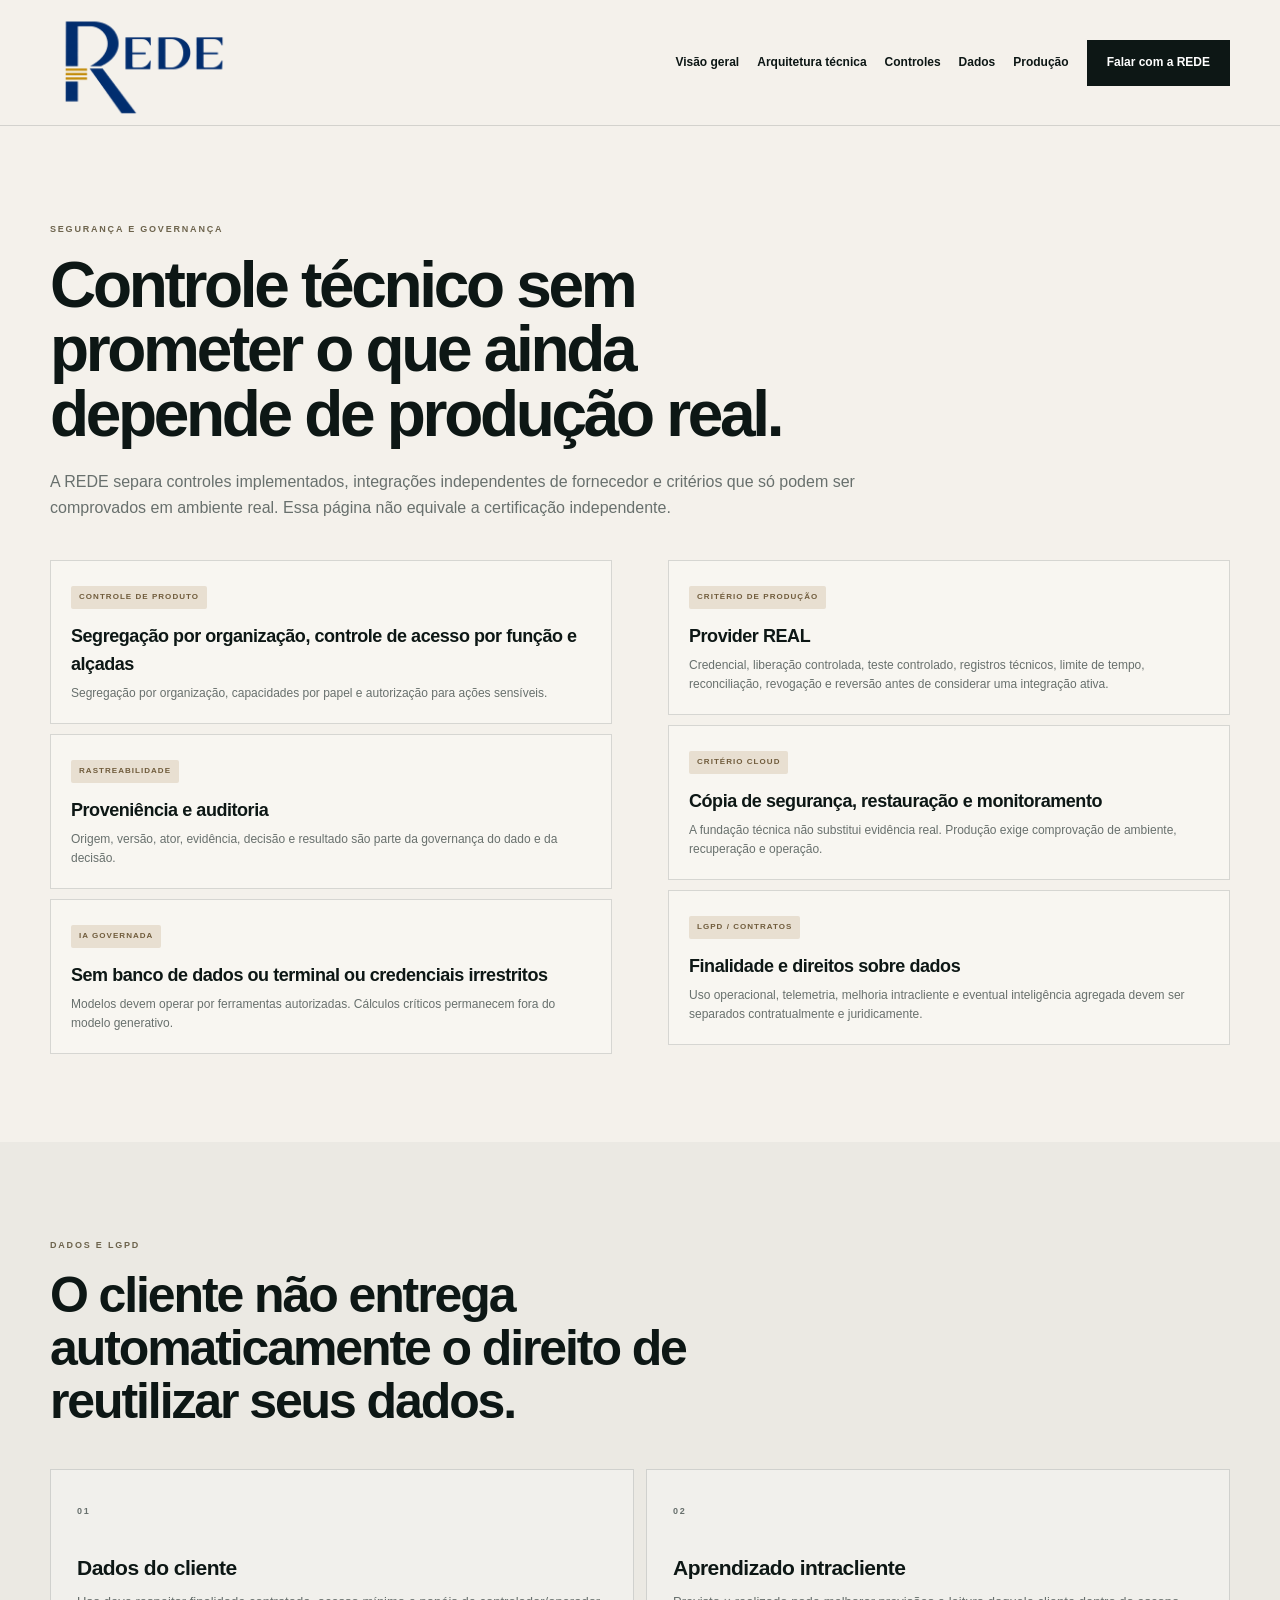
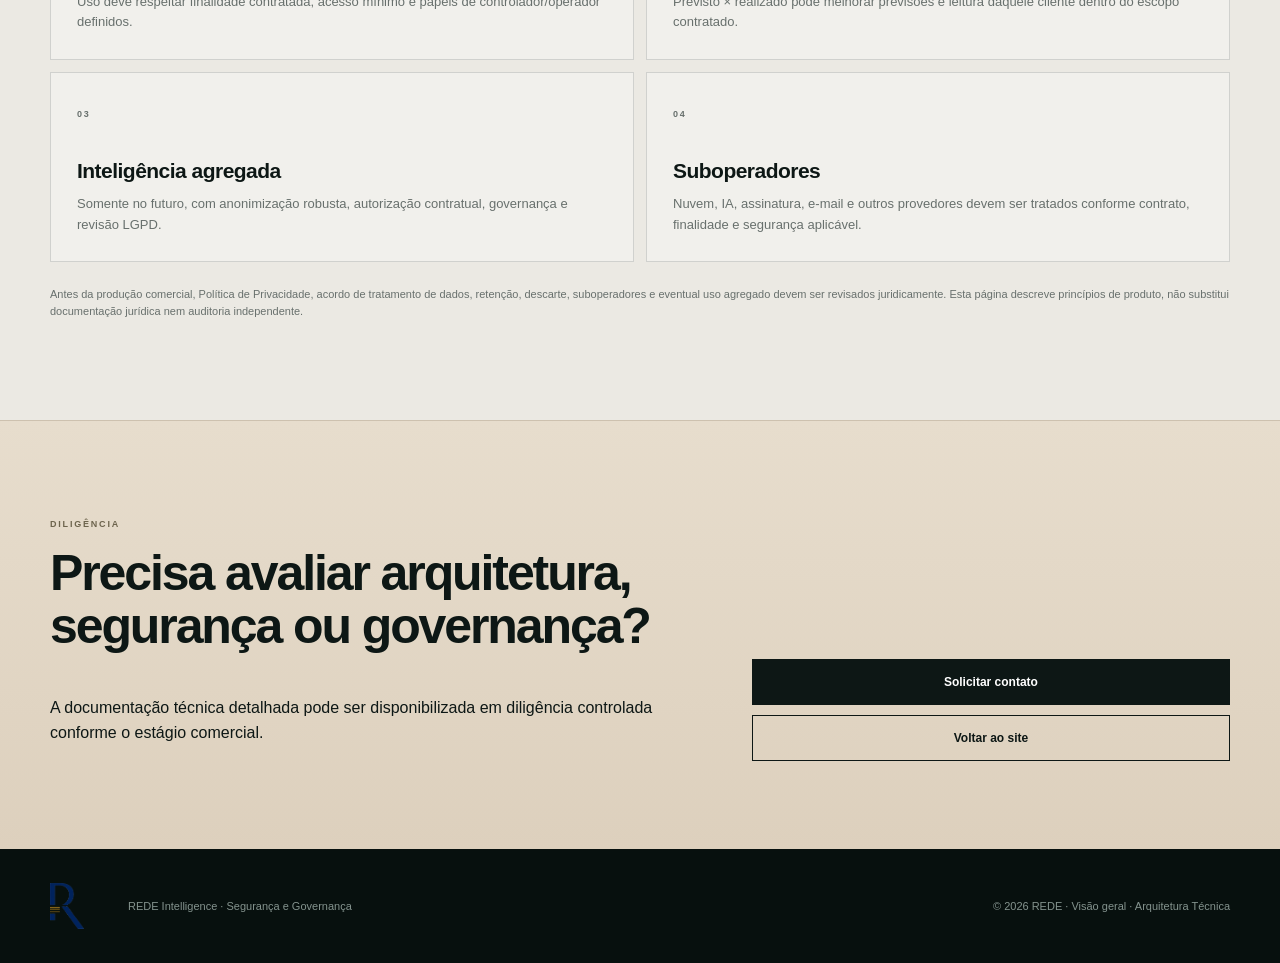
==== commit adfec684: "Add files via upload" ====
--- a/seguranca.html
+++ b/seguranca.html
@@ -1,4 +1,5 @@
-<!doctype html><html lang="pt-BR"><head><meta charset="utf-8"><meta name="viewport" content="width=device-width,initial-scale=1"><title>REDE Intelligence — Segurança e Governança</title><meta name="description" content="A REDE Intelligence conecta fatos econômicos e operacionais da incorporação para mostrar onde a margem está vazando, quais riscos estão crescendo e quais decisões precisam ser tomadas - com evidência, antes que o problema chegue ao caixa."><style>
+<!DOCTYPE html>
+<html lang="pt-BR"><head><meta charset="utf-8"/><meta content="width=device-width,initial-scale=1" name="viewport"/><title>REDE Intelligence — Segurança e Governança</title><meta content="A REDE Intelligence conecta fatos econômicos e operacionais da incorporação para mostrar onde a margem está vazando, quais riscos estão crescendo e quais decisões precisam ser tomadas - com evidência, antes que o problema chegue ao caixa." name="description"/><style>
 :root{--bg:#f4f1eb;--paper:#faf8f3;--ink:#0d1715;--muted:#68706d;--line:rgba(13,23,21,.14);--dark:#07110f;--dark2:#0d1b18;--lime:#b38a4a;--blue:#143a5e;--gold:#b38a4a;--white:#f8f7f3;--amber:#a16d10;--red:#994141}
 *{box-sizing:border-box}html{scroll-behavior:smooth}body{margin:0;background:var(--bg);color:var(--ink);font-family:Inter,Arial,sans-serif;line-height:1.58}a{text-decoration:none;color:inherit}.container{width:min(1180px,calc(100% - 40px));margin:0 auto}.nav-wrap{position:sticky;top:0;z-index:80;background:rgba(244,241,235,.95);backdrop-filter:blur(16px);border-bottom:1px solid var(--line)}.nav{min-height:82px;display:flex;align-items:center;justify-content:space-between;gap:22px}.brand-logo{display:block;width:188px;height:auto}.nav-links{display:flex;align-items:center;gap:18px;font-size:12px;font-weight:800}.nav-links a:hover{opacity:.6}.menu-btn{display:none;border:0;background:none;font-size:25px}.btn{display:inline-flex;align-items:center;justify-content:center;min-height:46px;padding:0 19px;background:var(--ink);border:1px solid var(--ink);color:#fff;font-weight:800;font-size:12px;transition:.18s}.btn:hover{transform:translateY(-1px)}.btn-lime{background:var(--gold);border-color:var(--gold);color:var(--ink)}.btn-ghost{background:transparent;color:var(--ink)}.btn-ghost-light{background:transparent;color:#fff;border-color:rgba(255,255,255,.35)}.eyebrow{display:inline-block;font-size:9px;letter-spacing:.2em;font-weight:900;margin-bottom:16px}.section{padding:88px 0}.section-head{max-width:830px;margin-bottom:40px}.section-head p,.lead{font-size:16px;color:var(--muted)}h1,h2,h3{font-family:Manrope,Inter,Arial,sans-serif;margin-top:0}h1{font-size:clamp(44px,5.4vw,72px);line-height:1.01;letter-spacing:-.052em;margin-bottom:23px}h1 em{font-style:normal;color:#49534f}h2{font-size:clamp(33px,4vw,50px);line-height:1.06;letter-spacing:-.042em}h3{letter-spacing:-.025em}.hero{background:radial-gradient(circle at 78% 25%,rgba(184,146,79,.14),transparent 25%),linear-gradient(135deg,#f7f4ee,#efede7);border-bottom:1px solid var(--line)}.hero-grid{min-height:680px;display:grid;grid-template-columns:1.18fr .82fr;gap:58px;align-items:center;padding:70px 0}.hero-copy>p{max-width:760px;font-size:18px;color:#56605c}.hero-actions{display:flex;gap:11px;flex-wrap:wrap;margin:28px 0 34px}.proof-strip{display:grid;grid-template-columns:repeat(3,1fr);gap:18px;border-top:1px solid var(--line);padding-top:18px}.proof-strip strong{display:block;font:800 18px Manrope}.proof-strip span{display:block;font-size:11px;color:var(--muted)}.hero-panel{background:var(--dark);color:#fff;padding:26px;min-height:430px;display:flex;flex-direction:column;box-shadow:0 24px 60px rgba(7,17,15,.14)}.hero-panel .tiny{font-size:9px;letter-spacing:.18em;color:#9caaa5}.hero-panel h3{font-size:27px;line-height:1.15;margin:52px 0 26px}.signal-list{display:grid;gap:9px}.signal{display:grid;grid-template-columns:1fr auto;gap:12px;border-top:1px solid rgba(255,255,255,.14);padding-top:10px;font-size:12px}.signal span{color:#9eaba6}.signal strong{color:var(--gold)}.hero-panel .bottom{margin-top:auto;border-top:1px solid rgba(255,255,255,.14);padding-top:15px;font-size:10px;color:#9daba6}.truth-band{background:#e9e6df;border-bottom:1px solid var(--line)}.truth-grid{display:grid;grid-template-columns:repeat(5,1fr)}.truth-grid div{padding:18px;border-right:1px solid var(--line)}.truth-grid div:first-child{border-left:1px solid var(--line)}.truth-grid strong{display:block;font:800 13px Manrope}.truth-grid span{font-size:10px;color:var(--muted)}.problem-grid,.today-grid,.module-grid,.faq-grid{display:grid;grid-template-columns:repeat(2,1fr);gap:12px}.problem-grid article,.today-card,.module-card,.faq-item{border:1px solid var(--line);background:rgba(255,255,255,.3);padding:26px}.problem-grid article{min-height:180px}.num{font-size:9px;letter-spacing:.18em;color:var(--muted);font-weight:900}.problem-grid h3,.today-card h3,.module-card h3{font-size:21px;margin:30px 0 7px}.problem-grid p,.today-card p,.module-card p{font-size:13px;color:var(--muted);margin:0}.impact-box{margin-top:20px;background:var(--ink);color:#fff;padding:23px 26px;display:grid;grid-template-columns:140px 1fr;gap:20px;align-items:center}.impact-box span{font-size:9px;color:var(--gold);font-weight:900;letter-spacing:.18em}.impact-box strong{font:700 18px/1.35 Manrope}.dark{background:var(--dark);color:#fff}.dark .section-head p{color:#a4b0ab}.chain{display:grid;grid-template-columns:repeat(7,1fr);border:1px solid rgba(255,255,255,.14);margin:34px 0}.chain div{padding:17px 10px;border-right:1px solid rgba(255,255,255,.14)}.chain div:last-child{border-right:0}.chain span{display:block;font-size:8px;color:var(--gold);margin-bottom:12px}.chain strong{font-size:11px}.triad{display:grid;grid-template-columns:repeat(3,1fr);gap:1px;background:rgba(255,255,255,.1);border:1px solid rgba(255,255,255,.1)}.triad article{padding:26px;background:var(--dark);min-height:175px}.triad h3{font-size:21px;margin-bottom:8px}.triad p{font-size:13px;color:#9ba8a3;margin:0}.status-layout{display:grid;grid-template-columns:1fr 1fr;gap:56px;align-items:start}.status-list{display:grid;gap:10px}.status-card{border:1px solid var(--line);background:rgba(255,255,255,.3);padding:20px}.badge{display:inline-flex;padding:5px 8px;font-size:8px;letter-spacing:.13em;font-weight:900;border-radius:2px}.b-now{background:#dce9df;color:#244b3a}.b-pilot{background:#dce6f2;color:#0b3775}.b-fornecedor{background:#f0e3c8;color:#81560e}.b-dev{background:#ece0c8;color:#7b5b21}.b-road{background:#e6e6e6;color:#555}.status-card h3{font-size:18px;margin:13px 0 6px}.status-card p{font-size:12px;color:var(--muted);margin:0}.entry{background:var(--gold)}.entry-grid{display:grid;grid-template-columns:.9fr 1.1fr;gap:62px;align-items:center}.diag-steps{counter-reset:step;border-top:1px solid rgba(13,23,21,.25)}.diag-steps div{display:grid;grid-template-columns:42px 1fr;gap:15px;padding:14px 0;border-bottom:1px solid rgba(13,23,21,.25)}.diag-steps b{font:800 13px Manrope}.diag-steps p{font-size:12px;margin:2px 0 0;color:#3d4945}.compare{background:#0e1a17;color:#fff}.compare-grid{display:grid;grid-template-columns:1fr 1fr;gap:65px;align-items:center}.compare .lead{color:#a5b1ac}.compare-stack{border-top:1px solid rgba(255,255,255,.14)}.compare-stack div{display:grid;grid-template-columns:130px 1fr;gap:16px;padding:15px 0;border-bottom:1px solid rgba(255,255,255,.14)}.compare-stack strong{font:800 13px Manrope}.compare-stack span{font-size:12px;color:#9daaa5}.compare-stack .rede strong{color:var(--gold)}.compare-stack .rede span{color:#fff}.demo-wrap{display:grid;grid-template-columns:1.08fr .92fr;gap:50px;align-items:center}.demo-frame{background:var(--dark);padding:14px;border:1px solid #22322e;box-shadow:0 24px 60px rgba(7,17,15,.12)}.demo-bar{display:flex;gap:6px;padding:4px 0 12px}.dot{width:7px;height:7px;border-radius:50%;background:#56635e}.demo-screen{background:#10201d;color:#fff;min-height:330px;padding:22px}.demo-screen small{color:#91a09b}.demo-title{font:800 20px Manrope;margin:8px 0 20px}.demo-kpis{display:grid;grid-template-columns:repeat(3,1fr);gap:9px}.demo-kpis div,.demo-exceptions div{border:1px solid rgba(255,255,255,.12);padding:12px}.demo-kpis span{display:block;font-size:8px;color:#93a09b}.demo-kpis strong{font-size:13px}.demo-exceptions{display:grid;gap:7px;margin-top:13px}.demo-exceptions div{display:grid;grid-template-columns:1fr auto;gap:12px;font-size:10px}.demo-exceptions em{font-style:normal;color:var(--gold)}.demo-note{font-size:10px;color:var(--muted);margin-top:8px}.evolution{background:#ebe9e3}.road-grid{display:grid;grid-template-columns:repeat(3,1fr);gap:12px}.road-card{border:1px solid var(--line);padding:24px;background:rgba(255,255,255,.32)}.road-card h3{font-size:19px;margin:23px 0 7px}.road-card p{font-size:12px;color:var(--muted)}.road-card ul{padding-left:18px;margin:10px 0 0;font-size:12px;color:var(--muted)}.proof{background:var(--dark);color:#fff}.proof-grid{display:grid;grid-template-columns:.85fr 1.15fr;gap:65px;align-items:center}.proof .lead{color:#a8b4af}.proof-stats{display:grid;grid-template-columns:repeat(3,1fr);gap:12px}.proof-stats div{border-top:1px solid rgba(255,255,255,.16);padding-top:16px}.proof-stats strong{display:block;font:800 21px Manrope;color:var(--gold)}.proof-stats span{font-size:11px;color:#a1aea8}.buyer-grid{display:grid;grid-template-columns:repeat(4,1fr);gap:12px}.buyer-card{border:1px solid var(--line);padding:23px;min-height:190px}.buyer-card span{font-size:8px;letter-spacing:.17em;color:var(--muted);font-weight:900}.buyer-card h3{font-size:18px;margin:28px 0 7px}.buyer-card p{font-size:12px;color:var(--muted)}.faq-item button{width:100%;border:0;background:none;text-align:left;padding:0;font:800 16px Manrope;color:var(--ink);cursor:pointer;display:flex;justify-content:space-between;gap:15px}.faq-answer{display:none;padding-top:12px;font-size:13px;color:var(--muted)}.faq-item.open .faq-answer{display:block}.cta{background:linear-gradient(180deg,#e7ddcd 0%,#ddd0bd 100%);border-top:1px solid rgba(13,23,21,.08)}.cta-grid{display:grid;grid-template-columns:1.15fr .85fr;gap:55px;align-items:end}.cta-actions{display:flex;flex-direction:column;gap:10px}.cta small{font-size:11px;color:#47514d}.footer{background:#07100e;color:#fff;padding:34px 0}.footer-grid{display:grid;grid-template-columns:56px 1fr auto;gap:22px;align-items:center}.footer-logo{width:34px;display:block}.footer p{font-size:11px;color:#84938e;margin:0}.security-link{color:var(--blue);font-weight:800}.note{font-size:11px;color:var(--muted)}
 @media(max-width:980px){.nav-links{gap:11px}.nav-links a{font-size:10px}.hero-grid,.status-layout,.entry-grid,.compare-grid,.demo-wrap,.proof-grid,.cta-grid{grid-template-columns:1fr}.hero-grid{min-height:auto;padding:60px 0}.truth-grid{grid-template-columns:repeat(2,1fr)}.buyer-grid{grid-template-columns:repeat(2,1fr)}.road-grid{grid-template-columns:1fr 1fr}.chain{grid-template-columns:repeat(2,1fr)}}
@@ -16,4 +17,11 @@
 a{transition:opacity .18s ease}
 a:hover{opacity:.82}
 
-</style></head><body><header class="nav-wrap"><nav class="nav container"><a href="index.html"><img class="brand-logo" src="rede-logo-full-transparente.png" alt="REDE Núcleo de Negócios"></a><div class="nav-links"><a href="index.html">Início</a><a class="btn" href="index.html#contato">Solicitar diagnóstico</a></div></nav></header><main><section class="section"><div class="container"><div class="section-head"><span class="eyebrow">SEGURANÇA E GOVERNANÇA</span><h1 style="font-size:clamp(42px,5vw,66px)">Controle técnico sem prometer o que ainda depende de produção real.</h1><p>A REDE separa controles implementados, integrações independentes de fornecedor e critérios que só podem ser comprovados em ambiente real. Essa página não equivale a certificação independente.</p></div><div class="status-layout"><div class="status-list"><div class="status-card"><span class="badge b-now">CONTROLE DE PRODUTO</span><h3>Segregação por organização, controle de acesso por função e alçadas</h3><p>Segregação por organização, capacidades por papel e autorização para ações sensíveis.</p></div><div class="status-card"><span class="badge b-now">RASTREABILIDADE</span><h3>Proveniência e auditoria</h3><p>Origem, versão, ator, evidência, decisão e resultado são parte da governança do dado e da decisão.</p></div><div class="status-card"><span class="badge b-now">IA GOVERNADA</span><h3>Sem banco de dados ou terminal ou credenciais irrestritos</h3><p>Modelos devem operar por ferramentas autorizadas. Cálculos críticos permanecem fora do modelo generativo.</p></div></div><div class="status-list"><div class="status-card"><span class="badge b-fornecedor">CRITÉRIO DE PRODUÇÃO</span><h3>Provider REAL</h3><p>Credencial, liberação controlada, teste controlado, registros técnicos, limite de tempo, reconciliação, revogação e reversão antes de considerar uma integração ativa.</p></div><div class="status-card"><span class="badge b-fornecedor">CRITÉRIO CLOUD</span><h3>Cópia de segurança, restauração e monitoramento</h3><p>A fundação técnica não substitui evidência real. Produção exige comprovação de ambiente, recuperação e operação.</p></div><div class="status-card"><span class="badge b-dev">LGPD / CONTRATOS</span><h3>Finalidade e direitos sobre dados</h3><p>Uso operacional, telemetria, melhoria intracliente e eventual inteligência agregada devem ser separados contratualmente e juridicamente.</p></div></div></div></div></section><section class="section evolution"><div class="container"><div class="section-head"><span class="eyebrow">DADOS E LGPD</span><h2>O cliente não entrega automaticamente o direito de reutilizar seus dados.</h2></div><div class="module-grid"><article class="module-card"><span class="num">01</span><h3>Dados do cliente</h3><p>Uso deve respeitar finalidade contratada, acesso mínimo e papéis de controlador/operador definidos.</p></article><article class="module-card"><span class="num">02</span><h3>Aprendizado intracliente</h3><p>Previsto × realizado pode melhorar previsões e leitura daquele cliente dentro do escopo contratado.</p></article><article class="module-card"><span class="num">03</span><h3>Inteligência agregada</h3><p>Somente no futuro, com anonimização robusta, autorização contratual, governança e revisão LGPD.</p></article><article class="module-card"><span class="num">04</span><h3>Suboperadores</h3><p>Nuvem, IA, assinatura, e-mail e outros provedores devem ser tratados conforme contrato, finalidade e segurança aplicável.</p></article></div><p class="note" style="margin-top:24px">Antes da produção comercial, Política de Privacidade, acordo de tratamento de dados, retenção, descarte, suboperadores e eventual uso agregado devem ser revisados juridicamente. Esta página descreve princípios de produto, não substitui documentação jurídica nem auditoria independente.</p></div></section><section class="section cta"><div class="container cta-grid"><div><span class="eyebrow">DILIGÊNCIA</span><h2>Precisa avaliar arquitetura, segurança ou governança?</h2><p>A documentação técnica detalhada pode ser disponibilizada em diligência controlada conforme o estágio comercial.</p></div><div class="cta-actions"><a class="btn" href="mailto:jansen.ramos@gmail.com?subject=Diligência%20técnica%20-%20REDE%20Intelligence">Solicitar contato</a><a class="btn btn-ghost" href="index.html">Voltar ao site</a></div></div></section></main><footer class="footer"><div class="container footer-grid"><img class="footer-logo" src="rede-logo-monograma-transparente.png" alt="REDE"><p>REDE Intelligence · Segurança e Governança</p><p>© 2026 REDE</p></div></footer></body></html>+</style></head><body><header class="nav-wrap"><nav class="nav container"><a href="index.html"><img alt="REDE Núcleo de Negócios" class="brand-logo" src="rede-logo-full-transparente.png"/></a><div class="nav-links">
+<a href="index.html">Visão geral</a>
+<a href="arquitetura.html">Arquitetura técnica</a>
+<a href="#controles">Controles</a>
+<a href="#dados">Dados</a>
+<a href="#producao">Produção</a>
+<a class="btn" href="index.html#contato">Falar com a REDE</a>
+</div></nav></header><main><section class="section"><div class="container"><div class="section-head"><span class="eyebrow">SEGURANÇA E GOVERNANÇA</span><h1 style="font-size:clamp(42px,5vw,66px)">Controle técnico sem prometer o que ainda depende de produção real.</h1><p>A REDE separa controles implementados, integrações independentes de fornecedor e critérios que só podem ser comprovados em ambiente real. Essa página não equivale a certificação independente.</p></div><div class="status-layout"><div class="status-list"><div class="status-card"><span class="badge b-now">CONTROLE DE PRODUTO</span><h3>Segregação por organização, controle de acesso por função e alçadas</h3><p>Segregação por organização, capacidades por papel e autorização para ações sensíveis.</p></div><div class="status-card"><span class="badge b-now">RASTREABILIDADE</span><h3>Proveniência e auditoria</h3><p>Origem, versão, ator, evidência, decisão e resultado são parte da governança do dado e da decisão.</p></div><div class="status-card"><span class="badge b-now">IA GOVERNADA</span><h3>Sem banco de dados ou terminal ou credenciais irrestritos</h3><p>Modelos devem operar por ferramentas autorizadas. Cálculos críticos permanecem fora do modelo generativo.</p></div></div><div class="status-list"><div class="status-card"><span class="badge b-fornecedor">CRITÉRIO DE PRODUÇÃO</span><h3>Provider REAL</h3><p>Credencial, liberação controlada, teste controlado, registros técnicos, limite de tempo, reconciliação, revogação e reversão antes de considerar uma integração ativa.</p></div><div class="status-card"><span class="badge b-fornecedor">CRITÉRIO CLOUD</span><h3>Cópia de segurança, restauração e monitoramento</h3><p>A fundação técnica não substitui evidência real. Produção exige comprovação de ambiente, recuperação e operação.</p></div><div class="status-card"><span class="badge b-dev">LGPD / CONTRATOS</span><h3>Finalidade e direitos sobre dados</h3><p>Uso operacional, telemetria, melhoria intracliente e eventual inteligência agregada devem ser separados contratualmente e juridicamente.</p></div></div></div></div></section><section class="section evolution"><div class="container"><div class="section-head"><span class="eyebrow">DADOS E LGPD</span><h2>O cliente não entrega automaticamente o direito de reutilizar seus dados.</h2></div><div class="module-grid"><article class="module-card"><span class="num">01</span><h3>Dados do cliente</h3><p>Uso deve respeitar finalidade contratada, acesso mínimo e papéis de controlador/operador definidos.</p></article><article class="module-card"><span class="num">02</span><h3>Aprendizado intracliente</h3><p>Previsto × realizado pode melhorar previsões e leitura daquele cliente dentro do escopo contratado.</p></article><article class="module-card"><span class="num">03</span><h3>Inteligência agregada</h3><p>Somente no futuro, com anonimização robusta, autorização contratual, governança e revisão LGPD.</p></article><article class="module-card"><span class="num">04</span><h3>Suboperadores</h3><p>Nuvem, IA, assinatura, e-mail e outros provedores devem ser tratados conforme contrato, finalidade e segurança aplicável.</p></article></div><p class="note" style="margin-top:24px">Antes da produção comercial, Política de Privacidade, acordo de tratamento de dados, retenção, descarte, suboperadores e eventual uso agregado devem ser revisados juridicamente. Esta página descreve princípios de produto, não substitui documentação jurídica nem auditoria independente.</p></div></section><section class="section cta"><div class="container cta-grid"><div><span class="eyebrow">DILIGÊNCIA</span><h2>Precisa avaliar arquitetura, segurança ou governança?</h2><p>A documentação técnica detalhada pode ser disponibilizada em diligência controlada conforme o estágio comercial.</p></div><div class="cta-actions"><a class="btn" href="mailto:jansen.ramos@gmail.com?subject=Diligência%20técnica%20-%20REDE%20Intelligence">Solicitar contato</a><a class="btn btn-ghost" href="index.html">Voltar ao site</a></div></div></section></main><footer class="footer"><div class="container footer-grid"><img alt="REDE" class="footer-logo" src="rede-logo-monograma-transparente.png"/><p>REDE Intelligence · Segurança e Governança</p><p>© 2026 REDE · <a href="index.html">Visão geral</a> · <a href="arquitetura.html">Arquitetura Técnica</a></p></div></footer></body></html>
